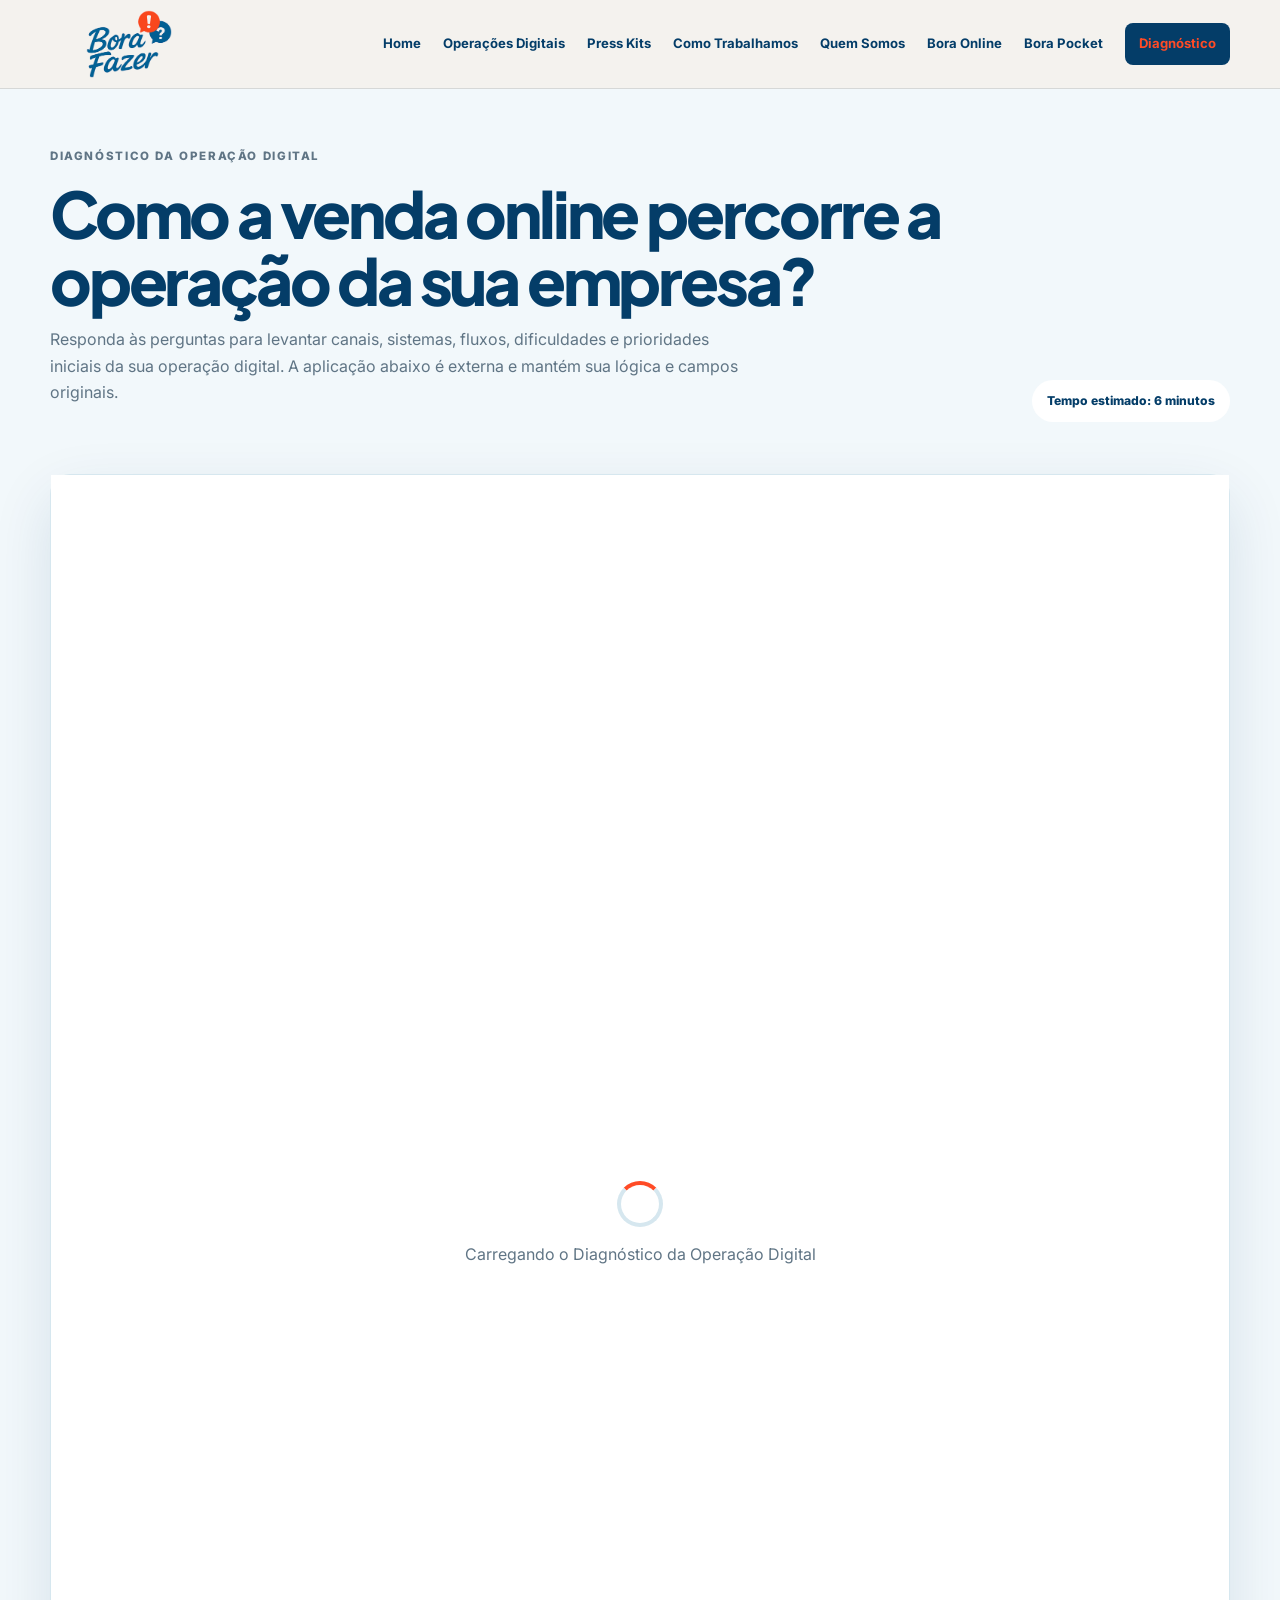
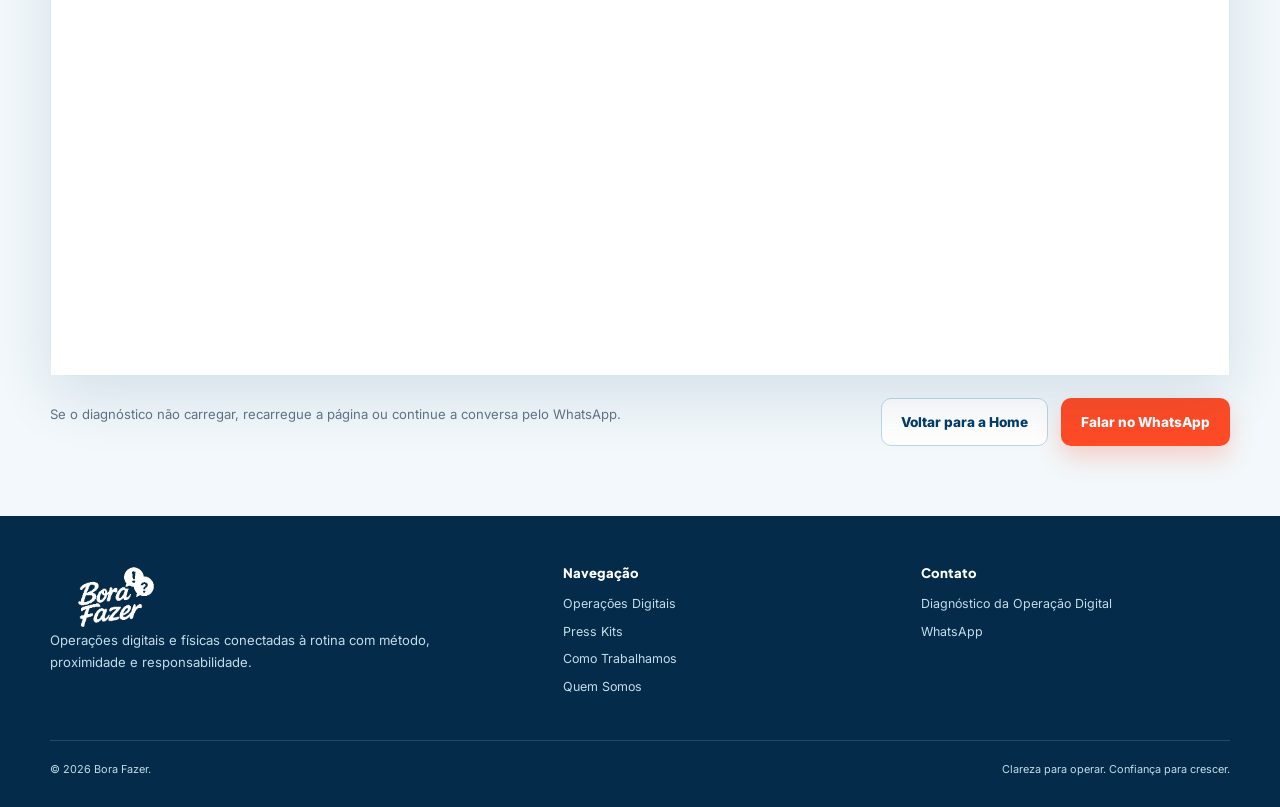
==== diagnostico/index.html @ 0d8c6471 "Cria landing page Bora Online" ====
<!doctype html><html lang="pt-BR"><head><meta charset="utf-8"><meta name="viewport" content="width=device-width,initial-scale=1"><title>Diagnóstico da Operação Digital | Bora Fazer</title><meta name="description" content="Entenda o cenário dos seus canais, sistemas, fluxos e prioridades operacionais em cerca de seis minutos."><link rel="canonical" href="https://www.agenciaborafazer.com.br/diagnostico/"><meta property="og:title" content="Diagnóstico da Operação Digital | Bora Fazer"><meta property="og:description" content="Identifique pontos de atenção em canais, sistemas, fluxos e rotinas da operação digital."><meta property="og:type" content="website"><meta name="twitter:card" content="summary_large_image"><meta name="twitter:title" content="Diagnóstico da Operação Digital | Bora Fazer"><meta name="twitter:description" content="Identifique pontos de atenção em canais, sistemas, fluxos e rotinas da operação digital."><link rel="icon" href="../assets/bora-fazer-logo.png"><link rel="preconnect" href="https://fonts.googleapis.com"><link rel="preconnect" href="https://fonts.gstatic.com" crossorigin><link href="https://fonts.googleapis.com/css2?family=Inter:wght@400;500;600;700&family=Plus+Jakarta+Sans:wght@700;800&display=swap" rel="stylesheet"><link rel="stylesheet" href="../css/style.css"><script>(function(w,d,s,l,i){w[l]=w[l]||[];w[l].push({'gtm.start':new Date().getTime(),event:'gtm.js'});var f=d.getElementsByTagName(s)[0],j=d.createElement(s),dl=l!='dataLayer'?'&l='+l:'';j.async=true;j.src='https://www.googletagmanager.com/gtm.js?id='+i+dl;f.parentNode.insertBefore(j,f)})(window,document,'script','dataLayer','GTM-T2DK6BD6');</script></head><body data-page-service="diagnostico"><noscript><iframe src="https://www.googletagmanager.com/ns.html?id=GTM-T2DK6BD6" height="0" width="0" style="display:none;visibility:hidden"></iframe></noscript><a class="skip-link" href="#conteudo">Ir para o conteúdo</a><header class="site-header"><div class="container header-inner"><a class="brand" href="../index.html" aria-label="Bora Fazer, início"><img src="../assets/bora-fazer-logo-nav.png" width="146" height="68" alt="Bora Fazer"></a><button class="menu-toggle" data-menu-toggle aria-expanded="false" aria-controls="main-nav" aria-label="Abrir menu"><span></span></button><nav class="nav" id="main-nav" data-nav aria-label="Navegação principal"><a href="../index.html">Home</a><a href="../operacoes-digitais.html">Operações Digitais</a><a href="../press-kits.html">Press Kits</a><a href="../como-trabalhamos.html">Como Trabalhamos</a><a href="../quem-somos.html">Quem Somos</a><a href="/bora-online" data-cta-id="nav_bora_online_diagnostico_index_html" data-section="navigation">Bora Online</a><a href="/bora-pocket" data-cta-id="nav_bora_pocket_diagnostico" data-section="navigation">Bora Pocket</a><a class="nav-cta" aria-current="page" href="./" data-cta-id="nav_diagnostico_diagnostico" data-section="navigation">Diagnóstico</a></nav></div></header><main id="conteudo"><section class="diagnostic-intro"><div class="container diagnostic-intro-grid"><div><p class="eyebrow">Diagnóstico da Operação Digital</p><h1>Como a venda online percorre a operação da sua empresa?</h1><p>Responda às perguntas para levantar canais, sistemas, fluxos, dificuldades e prioridades iniciais da sua operação digital. A aplicação abaixo é externa e mantém sua lógica e campos originais.</p></div><span class="time-chip">Tempo estimado: 6 minutos</span></div></section><section class="diagnostic-shell"><div class="container"><div class="iframe-wrap"><div class="iframe-loading" role="status">Carregando o Diagnóstico da Operação Digital</div><iframe class="diagnostic-frame" data-diagnostic-frame src="https://diagnostico-bora-operacao-digital.guibraganca11.chatgpt.site/" title="Diagnóstico da Operação Digital Bora Fazer" loading="eager" allow="clipboard-write" scrolling="yes"></iframe></div><div class="diagnostic-help"><p class="fallback">Se o diagnóstico não carregar, recarregue a página ou continue a conversa pelo WhatsApp.</p><div class="hero-actions"><a class="button button-secondary" href="../index.html" data-cta-id="diagnostic_home" data-section="diagnostico">Voltar para a Home</a><a class="button button-primary" href="https://wa.me/5521967171986" data-cta-id="whatsapp_diagnostico_fallback" data-location="diagnostic_fallback" data-section="diagnostico" target="_blank" rel="noopener">Falar no WhatsApp</a></div></div></div></section></main><footer class="site-footer"><div class="container"><div class="footer-grid"><div class="footer-brand"><img src="../assets/bora-fazer-logo-nav.png" width="132" height="66" alt="Bora Fazer"><p>Operações digitais e físicas conectadas à rotina com método, proximidade e responsabilidade.</p></div><div class="footer-group"><b>Navegação</b><a href="../operacoes-digitais.html">Operações Digitais</a><a href="../press-kits.html">Press Kits</a><a href="../como-trabalhamos.html">Como Trabalhamos</a><a href="../quem-somos.html">Quem Somos</a></div><div class="footer-group"><b>Contato</b><a href="./">Diagnóstico da Operação Digital</a><a href="https://wa.me/5521967171986" data-cta-id="whatsapp_diagnostico_footer" data-location="footer" data-section="footer" target="_blank" rel="noopener">WhatsApp</a></div></div><div class="footer-bottom"><span>© 2026 Bora Fazer.</span><span>Clareza para operar. Confiança para crescer.</span></div></div></footer><script src="../js/main.js"></script></body></html>
---- css/style.css ----
:root{--blue:#075f97;--deep:#043d68;--navy:#062f52;--orange:#ff4b26;--ink:#173247;--muted:#607585;--pale:#f2f8fb;--line:#d6e7ef;--white:#fff;--shadow:0 22px 60px rgba(4,61,104,.12);--radius:22px;--display:"Plus Jakarta Sans",Arial,sans-serif;--body:"Inter",Arial,sans-serif}*{box-sizing:border-box}html{scroll-behavior:smooth;scroll-padding-top:92px}body{margin:0;background:#fff;color:var(--ink);font:16px/1.65 var(--body);-webkit-font-smoothing:antialiased}body.menu-open,body.modal-open{overflow:hidden}img{display:block;max-width:100%;height:auto}a{color:inherit}button,input,textarea{font:inherit}button{cursor:pointer}.skip-link{position:fixed;z-index:1000;top:8px;left:8px;transform:translateY(-150%);padding:10px 16px;background:#fff;color:var(--deep);border-radius:8px}.skip-link:focus{transform:none}.container{width:min(1180px,calc(100% - 44px));margin:auto}.eyebrow{margin:0 0 14px;color:var(--orange);font-size:.72rem;font-weight:800;letter-spacing:.14em;text-transform:uppercase}.eyebrow.light{color:#9ddff5}.section{padding:104px 0}.section-soft{background:var(--pale)}.section-dark{background:var(--navy);color:#fff}.section-head{max-width:760px;margin-bottom:46px}.section-head h2,.split-copy h2,.cta-panel h2{margin:0 0 18px;font:800 clamp(2rem,4vw,3.25rem)/1.08 var(--display);letter-spacing:-.045em}.section-head p,.split-copy>p{margin:0;color:var(--muted);font-size:1.05rem}.section-dark .section-head p,.section-dark .split-copy>p{color:#c4deea}h1,h2,h3,p{margin-top:0}.button{display:inline-flex;align-items:center;justify-content:center;gap:10px;min-height:48px;padding:12px 19px;border:1px solid transparent;border-radius:10px;text-decoration:none;font-size:.85rem;font-weight:800;transition:.18s}.button:hover{transform:translateY(-2px)}.button-primary{background:var(--orange);color:#fff;box-shadow:0 12px 25px rgba(255,75,38,.22)}.button-secondary{border-color:#bcd8e5;background:#fff;color:var(--deep)}.button-dark{background:var(--deep);color:#fff}.button-ghost{border-color:rgba(255,255,255,.35);color:#fff}.button:focus-visible,.nav a:focus-visible,.menu-toggle:focus-visible,.faq summary:focus-visible,input:focus-visible,textarea:focus-visible,.modal-close:focus-visible{outline:3px solid #ffad98;outline-offset:3px}.site-header{position:sticky;z-index:100;top:0;border-bottom:1px solid rgba(7,95,151,.12);background:rgba(255,255,255,.96);backdrop-filter:blur(14px)}.header-inner{height:84px;display:flex;align-items:center;justify-content:space-between;gap:28px}.brand img{width:146px;height:68px;object-fit:contain}.nav{display:flex;align-items:center;gap:22px}.nav a{text-decoration:none;color:var(--deep);font-size:.82rem;font-weight:700}.nav a:hover,.nav a[aria-current=page]{color:var(--orange)}.nav .nav-cta{padding:10px 14px;border-radius:8px;background:var(--deep);color:#fff}.menu-toggle{display:none;width:44px;height:44px;border:1px solid var(--line);border-radius:10px;background:#fff;color:var(--deep);font-size:0}.menu-toggle span,.menu-toggle:before,.menu-toggle:after{content:"";display:block;width:20px;height:2px;margin:5px auto;background:currentColor;transition:.2s}.menu-toggle[aria-expanded=true] span{opacity:0}.menu-toggle[aria-expanded=true]:before{transform:translateY(7px) rotate(45deg)}.menu-toggle[aria-expanded=true]:after{transform:translateY(-7px) rotate(-45deg)}.hero{overflow:hidden;position:relative;padding:80px 0 72px;background:linear-gradient(118deg,#edf8fc 0%,#fff 56%,#fff4ef 100%)}.hero-grid{position:relative;display:grid;grid-template-columns:1.02fr .98fr;align-items:center;gap:62px}.hero h1,.page-hero h1{margin:0 0 24px;font:800 clamp(2.8rem,5.4vw,4.6rem)/1.02 var(--display);letter-spacing:-.06em;color:var(--deep)}.hero h1 span{color:var(--orange)}.hero-lead{max-width:620px;margin-bottom:30px;color:var(--muted);font-size:1.15rem}.hero-actions{display:flex;flex-wrap:wrap;gap:13px}.hero-proof{display:flex;flex-wrap:wrap;gap:20px;margin-top:31px;color:#49697c;font-size:.76rem;font-weight:700}.hero-proof span:before{content:"";display:inline-block;width:7px;height:7px;margin-right:7px;border-radius:50%;background:var(--orange)}.dashboard{position:relative;padding:20px;border:1px solid #cce1eb;border-radius:26px;background:#fff;box-shadow:var(--shadow)}.dashboard-top{display:flex;align-items:center;justify-content:space-between;padding:0 3px 15px;border-bottom:1px solid var(--line)}.dashboard-top b{font:800 .8rem var(--display);color:var(--deep)}.live{font-size:.7rem;color:#4c7262}.live:before{content:"";display:inline-block;width:7px;height:7px;margin-right:6px;border-radius:50%;background:#32a96a;box-shadow:0 0 0 4px #e1f4e9}.metric-grid{display:grid;grid-template-columns:repeat(2,1fr);gap:11px;margin:16px 0}.metric{padding:16px;border:1px solid var(--line);border-radius:13px;background:#fafdff}.metric small{display:block;color:var(--muted);font-size:.67rem}.metric strong{display:block;margin-top:5px;font:800 1.45rem var(--display);color:var(--deep)}.metric.alert{background:#fff2ed;border-color:#ffd2c6}.metric.alert strong{color:var(--orange)}.flow-line{display:flex;align-items:center;justify-content:space-between;gap:8px;padding:14px;border-radius:12px;background:var(--deep);color:#fff;font-size:.66rem;font-weight:700}.flow-line i{flex:1;height:1px;background:#70bddb}.demo-note{margin:13px 0 0;color:var(--muted);font-size:.65rem;text-align:center}.ecosystem-strip{border-block:1px solid var(--line);background:#fff}.ecosystem-inner{padding:26px 0}.ecosystem-inner p{margin:0 0 13px;color:var(--muted);font-size:.72rem;font-weight:700;text-align:center}.ecosystem-list{display:flex;flex-wrap:wrap;justify-content:center;gap:9px}.ecosystem-list span{padding:8px 13px;border:1px solid var(--line);border-radius:999px;color:var(--deep);font-size:.76rem;font-weight:800}.split{display:grid;grid-template-columns:1fr 1fr;align-items:start;gap:80px}.problem-list{display:grid;gap:12px}.problem-item{padding:20px;border-left:3px solid var(--orange);background:#fff;box-shadow:0 7px 24px rgba(4,61,104,.06)}.problem-item b{display:block;margin-bottom:4px;font-family:var(--display);color:var(--deep)}.problem-item span{color:var(--muted);font-size:.88rem}.front-grid,.case-grid,.trust-grid,.step-grid,.service-grid{display:grid;gap:18px}.front-grid{grid-template-columns:repeat(2,1fr)}.front-card{position:relative;overflow:hidden;min-height:390px;padding:34px;border:1px solid var(--line);border-radius:var(--radius);background:#fff}.front-card:first-child{background:var(--deep);color:#fff}.front-card .index{color:var(--orange);font-size:.72rem;font-weight:800}.front-card h3{margin:54px 0 15px;font:800 1.7rem/1.14 var(--display)}.front-card p{color:var(--muted)}.front-card:first-child p{color:#c5deea}.front-card ul{padding:18px 0 0;border-top:1px solid rgba(128,166,184,.35);list-style:none;font-size:.8rem}.front-card li{margin:7px 0}.front-card li:before{content:"+";margin-right:8px;color:var(--orange);font-weight:800}.front-card .button{position:absolute;bottom:32px;left:34px}.case-grid{grid-template-columns:repeat(3,1fr)}.case-card{padding:28px;border:1px solid var(--line);border-radius:18px;background:#fff}.case-card .case-id{color:var(--orange);font-size:.68rem;font-weight:800;text-transform:uppercase}.case-card h3{min-height:54px;margin:18px 0;font:800 1.18rem/1.25 var(--display);color:var(--deep)}.case-part{padding-top:13px;border-top:1px solid var(--line)}.case-part b{display:block;color:var(--deep);font-size:.72rem}.case-part p{margin:4px 0 13px;color:var(--muted);font-size:.79rem}.trust-grid{grid-template-columns:repeat(4,1fr)}.trust-card{padding:26px;border:1px solid rgba(255,255,255,.18);border-radius:17px;background:rgba(255,255,255,.055)}.trust-card span{display:block;margin-bottom:34px;color:#9bdcf3;font-size:.7rem;font-weight:800}.trust-card h3{font:800 1rem var(--display)}.trust-card p{margin:0;color:#c2dce7;font-size:.82rem}.step-grid{grid-template-columns:repeat(5,1fr)}.step-card{position:relative;padding:25px 19px;border-top:2px solid var(--line)}.step-card:before{content:"";position:absolute;top:-6px;left:19px;width:10px;height:10px;border-radius:50%;background:var(--orange)}.step-card span{color:var(--orange);font-size:.68rem;font-weight:800}.step-card h3{margin:19px 0 9px;font:800 1rem var(--display);color:var(--deep)}.step-card p{margin:0;color:var(--muted);font-size:.78rem}.about-panel{display:grid;grid-template-columns:.85fr 1.15fr;gap:60px;padding:54px;border:1px solid var(--line);border-radius:28px;background:linear-gradient(125deg,#fff,#f0f8fb)}.about-kicker{font:800 clamp(2rem,4vw,3.2rem)/1.05 var(--display);color:var(--deep);letter-spacing:-.05em}.about-copy p{color:var(--muted)}.cta-panel{display:flex;align-items:center;justify-content:space-between;gap:40px;padding:50px;border-radius:25px;background:linear-gradient(120deg,var(--deep),var(--blue));color:#fff}.cta-panel h2{max-width:650px}.cta-panel p{max-width:600px;margin:0;color:#c6e5f0}.cta-actions{display:flex;flex-direction:column;min-width:210px;gap:10px}.faq{display:grid;gap:10px;max-width:860px}.faq details{border:1px solid var(--line);border-radius:12px;background:#fff}.faq summary{padding:20px 22px;cursor:pointer;color:var(--deep);font-weight:800;list-style:none}.faq summary:after{content:"+";float:right;color:var(--orange);font-size:1.2rem}.faq details[open] summary:after{content:"−"}.faq details p{padding:0 22px 21px;margin:0;color:var(--muted)}.page-hero{padding:82px 0;background:linear-gradient(120deg,#edf8fc,#fff 62%,#fff2ed)}.page-hero-grid{display:grid;grid-template-columns:1.1fr .9fr;align-items:center;gap:54px}.page-hero h1{font-size:clamp(2.7rem,5vw,4.3rem)}.page-hero p{max-width:680px;color:var(--muted);font-size:1.08rem}.page-hero figure{margin:0}.page-hero figure img{aspect-ratio:4/3;object-fit:cover;border-radius:22px;box-shadow:var(--shadow)}.page-hero .hero-actions{margin-top:28px}.service-grid{grid-template-columns:repeat(3,1fr)}.service-card{padding:28px;border:1px solid var(--line);border-radius:17px;background:#fff}.service-card span{color:var(--orange);font-size:.68rem;font-weight:800}.service-card h3{margin:28px 0 12px;font:800 1.15rem var(--display);color:var(--deep)}.service-card p{margin:0;color:var(--muted);font-size:.84rem}.process-flow{display:flex;flex-wrap:wrap;align-items:center;gap:9px}.process-flow span{padding:12px 15px;border:1px solid var(--line);border-radius:9px;background:#fff;color:var(--deep);font-size:.75rem;font-weight:800}.process-flow i{color:var(--orange);font-style:normal}.quote-block{padding:34px;border-left:5px solid var(--orange);background:#fff;font:800 clamp(1.4rem,3vw,2.25rem)/1.25 var(--display);color:var(--deep)}.proof-pairs{display:grid;grid-template-columns:repeat(2,1fr);gap:18px}.proof-group{padding:28px;border:1px solid var(--line);border-radius:18px;background:#fff}.proof-group h3{font:800 1rem var(--display);color:var(--deep)}.proof-group ul{padding-left:18px;color:var(--muted)}.proof-group strong{color:var(--orange)}.contact-section{background:var(--navy);color:#fff}.contact-grid{display:grid;grid-template-columns:.8fr 1.2fr;gap:80px}.contact-copy p{color:#c4deea}.lead-form{display:grid;grid-template-columns:repeat(2,1fr);gap:14px}.field{display:grid;gap:6px}.field.full,.form-actions,.form-status{grid-column:1/-1}.field label{font-size:.75rem;font-weight:800}.field input,.field textarea{width:100%;padding:12px 13px;border:1px solid rgba(255,255,255,.35);border-radius:8px;background:rgba(255,255,255,.08);color:#fff}.field textarea{min-height:110px;resize:vertical}.field input::placeholder,.field textarea::placeholder{color:#aac8d5}.form-status{min-height:25px;margin:0;font-size:.78rem}.form-status[data-state=error]{color:#ffb6a5}.form-status[data-state=success]{color:#9ee2bb}.form-actions{display:flex;align-items:center;gap:14px}.form-note{color:#a8cbd9;font-size:.69rem}.honeypot{position:absolute;left:-9999px}.diagnostic-intro{padding:58px 0 30px;background:var(--pale)}.diagnostic-intro-grid{display:flex;align-items:end;justify-content:space-between;gap:30px}.diagnostic-intro h1{margin-bottom:12px;font:800 clamp(2.4rem,5vw,4rem)/1.05 var(--display);color:var(--deep);letter-spacing:-.05em}.diagnostic-intro p{max-width:700px;color:var(--muted)}.time-chip{flex:0 0 auto;padding:11px 15px;border-radius:999px;background:#fff;color:var(--deep);font-size:.76rem;font-weight:800}.diagnostic-shell{padding:22px 0 70px;background:var(--pale)}.iframe-wrap{position:relative;min-height:1500px;overflow:visible;border:1px solid var(--line);border-radius:20px;background:#fff;box-shadow:var(--shadow)}.diagnostic-frame{display:block;width:100%;height:1500px;border:0;border-radius:inherit;background:#fff}.diagnostic-frame:focus-visible{outline:3px solid #ffad98;outline-offset:3px}.iframe-loading{position:absolute;z-index:1;inset:0;display:grid;place-content:center;text-align:center;background:#fff;color:var(--muted)}.iframe-loading:before{content:"";width:38px;height:38px;margin:0 auto 14px;border:4px solid var(--line);border-top-color:var(--orange);border-radius:50%;animation:spin .8s linear infinite}.iframe-wrap.loaded .iframe-loading{display:none}.diagnostic-help{display:flex;align-items:center;justify-content:space-between;gap:18px;margin-top:22px}.fallback{font-size:.82rem;color:var(--muted)}@keyframes spin{to{transform:rotate(360deg)}}.site-footer{padding:48px 0 28px;background:#052b4a;color:#c2dce8}.footer-grid{display:grid;grid-template-columns:1.2fr .8fr .8fr;gap:50px}.footer-brand img{width:132px;height:66px;object-fit:contain;filter:brightness(0) invert(1)}.footer-brand p{max-width:380px;font-size:.82rem}.footer-group b{display:block;margin-bottom:13px;color:#fff;font:800 .82rem var(--display)}.footer-group a{display:block;margin:7px 0;text-decoration:none;font-size:.78rem}.footer-group a:hover{color:#fff}.footer-bottom{display:flex;justify-content:space-between;gap:20px;margin-top:36px;padding-top:20px;border-top:1px solid rgba(255,255,255,.14);font-size:.68rem}
@media(max-width:920px){.nav{gap:12px}.nav a{font-size:.72rem}.hero-grid,.page-hero-grid,.split,.about-panel,.contact-grid{grid-template-columns:1fr}.hero-grid{gap:45px}.dashboard{max-width:620px}.case-grid,.service-grid{grid-template-columns:repeat(2,1fr)}.trust-grid,.step-grid{grid-template-columns:repeat(2,1fr)}.footer-grid{grid-template-columns:1fr 1fr}.footer-brand{grid-column:1/-1}}
@media(max-width:720px){html{scroll-padding-top:72px}.container{width:min(100% - 30px,1180px)}.header-inner{height:72px}.brand img{width:124px;height:58px}.menu-toggle{display:block}.nav{position:fixed;inset:72px 0 auto;display:none;padding:18px;background:#fff;border-bottom:1px solid var(--line);box-shadow:0 18px 35px rgba(4,61,104,.15)}.nav.open{display:grid}.nav a{padding:10px;font-size:.86rem}.hero{padding:54px 0}.hero h1,.page-hero h1{font-size:clamp(2.35rem,12vw,3.25rem)}.hero-actions,.form-actions,.diagnostic-help,.diagnostic-intro-grid{align-items:stretch;flex-direction:column}.hero-actions .button,.form-actions .button{width:100%}.section{padding:74px 0}.front-grid,.case-grid,.service-grid,.proof-pairs,.trust-grid,.step-grid{grid-template-columns:1fr}.front-card{min-height:365px}.about-panel,.cta-panel{padding:30px}.cta-panel{align-items:stretch;flex-direction:column}.cta-actions{min-width:0}.page-hero{padding:56px 0}.page-hero-grid{gap:32px}.page-hero figure img{aspect-ratio:16/11}.lead-form{grid-template-columns:1fr}.field,.field.full,.form-actions,.form-status{grid-column:1}.diagnostic-frame{height:1600px}.iframe-wrap{min-height:1600px}.footer-grid{grid-template-columns:1fr;gap:30px}.footer-brand{grid-column:auto}.footer-bottom{flex-direction:column}.process-flow i{display:none}}
@media(prefers-reduced-motion:reduce){html{scroll-behavior:auto}*,*:before,*:after{animation-duration:.01ms!important;animation-iteration-count:1!important;transition-duration:.01ms!important}}
/* Refinamento editorial premium */
:root{--navy:#03192b;--deep:#043d68;--warm:#f4f2ee;--technical:#eaf4f8;--line-warm:#d9d5cf}
body{background:var(--warm)}
.site-header{background:rgba(244,242,238,.94);border-color:rgba(3,25,43,.12);transition:background .28s ease,border-color .28s ease,box-shadow .28s ease}
.header-inner{height:88px}.brand img{width:158px;height:74px}
.site-header.is-scrolled{background:rgba(244,242,238,.97);box-shadow:0 10px 35px rgba(3,25,43,.08)}
.home-page .site-header{position:fixed;inset:0 0 auto;background:linear-gradient(180deg,rgba(3,25,43,.94),rgba(3,25,43,.45) 72%,transparent);border-color:rgba(255,255,255,.12)}
.home-page .site-header .nav a{color:#edf7fb}.home-page .site-header .nav a:hover{color:#ff8a6e}.home-page .site-header .nav .nav-cta{background:var(--orange);color:#fff}
.home-page .site-header.is-scrolled{background:rgba(244,242,238,.97);border-color:rgba(3,25,43,.12)}.home-page .site-header.is-scrolled .nav a{color:var(--deep)}.home-page .site-header.is-scrolled .nav .nav-cta{color:#fff}
.hero{min-height:720px;padding:154px 0 92px;color:#fff;background-color:var(--navy);background-image:linear-gradient(rgba(70,153,190,.075) 1px,transparent 1px),linear-gradient(90deg,rgba(70,153,190,.075) 1px,transparent 1px),radial-gradient(circle at 82% 20%,rgba(7,95,151,.44),transparent 34%),radial-gradient(circle at 8% 90%,rgba(255,75,38,.12),transparent 28%);background-size:48px 48px,48px 48px,auto,auto}
.hero:before{content:"";position:absolute;right:4%;top:15%;width:38%;height:70%;border:1px solid rgba(121,204,235,.17);border-radius:48% 52% 42% 58%;transform:rotate(-8deg);box-shadow:0 0 0 36px rgba(73,174,211,.035),0 0 0 72px rgba(73,174,211,.02)}
.hero h1{color:#fff;text-shadow:0 8px 35px rgba(0,0,0,.18)}.hero h1 span{color:#ff6847}.hero-lead{color:#c1dae5;font-size:1.22rem}.hero-proof{color:#9fc4d3}.hero-proof span:before{box-shadow:0 0 0 4px rgba(255,75,38,.14)}
.dashboard{overflow:hidden;padding:22px;border-color:rgba(138,210,237,.28);background:linear-gradient(145deg,rgba(10,55,87,.96),rgba(3,25,43,.98));box-shadow:0 35px 90px rgba(0,0,0,.36),inset 0 1px rgba(255,255,255,.07);color:#fff}
.dashboard:before{content:"";position:absolute;inset:0;background:linear-gradient(120deg,transparent 35%,rgba(92,192,230,.055),transparent 66%);pointer-events:none}
.dashboard-top{position:relative;border-color:rgba(255,255,255,.12)}.dashboard-top div{display:grid}.dashboard-top small,.dashboard small{color:#83bfd7;font-size:.6rem;letter-spacing:.08em;text-transform:uppercase}.dashboard-top b{color:#fff;font-size:1rem}.dashboard .live{color:#9edfb8}
.dashboard-summary{display:grid;grid-template-columns:repeat(3,1fr);gap:9px;margin:16px 0}.dashboard-summary>div{padding:13px;border:1px solid rgba(255,255,255,.12);border-radius:10px;background:rgba(255,255,255,.045)}.dashboard-summary strong,.dashboard-summary em{display:block}.dashboard-summary strong{margin:5px 0 3px;font:800 .9rem var(--display)}.dashboard-summary em{color:#91b7c6;font-size:.57rem;font-style:normal}.dashboard-summary .dashboard-alert{border-color:rgba(255,107,75,.3);background:rgba(255,75,38,.09)}.dashboard-summary .dashboard-alert strong{color:#ff8d73}
.dashboard-chart{display:grid;grid-template-columns:.8fr 1.2fr;align-items:end;gap:18px;padding:14px;border:1px solid rgba(255,255,255,.11);border-radius:12px}.chart-copy{display:grid}.chart-copy b{font-size:.76rem}.chart-bars{height:62px;display:flex;align-items:end;gap:7px}.chart-bars i{flex:1;height:35%;border-radius:3px 3px 0 0;background:#238ab5}.chart-bars i:nth-child(2){height:58%}.chart-bars i:nth-child(3){height:42%}.chart-bars i:nth-child(4){height:78%;background:#ff6544}.chart-bars i:nth-child(5){height:63%}.chart-bars i:nth-child(6){height:89%}.chart-bars i:nth-child(7){height:71%}
.dashboard-lower{display:grid;grid-template-columns:.78fr 1.22fr;gap:10px;margin:10px 0}.channel-status,.occurrence-line{padding:13px;border:1px solid rgba(255,255,255,.1);border-radius:11px}.channel-status span{display:block;margin-top:7px;color:#cae0e9;font-size:.62rem}.channel-status i,.occurrence-line i{display:inline-block;width:6px;height:6px;margin-right:6px;border-radius:50%;background:#48c17f}.occurrence-line p{display:grid;grid-template-columns:auto .7fr 1fr;align-items:center;margin:7px 0 0;font-size:.6rem}.occurrence-line p:first-of-type i{background:#ff795b}.occurrence-line span{color:#8cb4c4}.dashboard .flow-line{background:rgba(255,255,255,.06);border:1px solid rgba(255,255,255,.1)}.dashboard .demo-note{color:#88afbf}
.ecosystem-strip{background:var(--navy);border-color:rgba(255,255,255,.08)}.ecosystem-inner{display:grid;grid-template-columns:240px 1fr;align-items:center;gap:30px;padding:30px 0}.ecosystem-inner p{margin:0;color:#8fb4c4;text-align:left}.ecosystem-list{justify-content:flex-start}.ecosystem-list span{position:relative;overflow:hidden;border-color:rgba(255,255,255,.16);background:rgba(255,255,255,.035);color:#eaf5f9;letter-spacing:.02em}.ecosystem-list span:after{content:"";position:absolute;inset:auto 12px 0;height:1px;background:var(--blue)}
.section{background:var(--warm)}.section-soft{background:var(--technical)}.section-dark{background:var(--navy)}.problem-list{counter-reset:problem}.problem-item{counter-increment:problem;position:relative;padding:23px 22px 23px 68px;border:0;border-bottom:1px solid var(--line-warm);background:transparent;box-shadow:none}.problem-item:before{content:"0" counter(problem);position:absolute;left:5px;top:20px;color:var(--orange);font:800 .72rem var(--display);letter-spacing:.08em}.problem-item b{font-size:1.02rem}
.front-grid{gap:0;border:1px solid var(--line-warm);border-radius:28px;overflow:hidden;box-shadow:0 24px 65px rgba(3,25,43,.08)}.front-card{border:0;border-radius:0;min-height:430px;padding:42px}.front-card:first-child{background:linear-gradient(145deg,var(--deep),var(--navy))}.front-card:nth-child(2){background:#e9e5de}.front-card:nth-child(2):before{content:"";position:absolute;right:-80px;top:-80px;width:240px;height:240px;border:1px solid rgba(7,95,151,.18);border-radius:50%;box-shadow:0 0 0 35px rgba(7,95,151,.04)}.front-card h3{font-size:2rem}.front-card .button{left:42px}
.cases-section{background:#ded9d1}.cases-section .section-head{display:grid;grid-template-columns:1fr .55fr;max-width:none;gap:55px;align-items:end}.cases-section .section-head p:last-child{padding-left:25px;border-left:1px solid #bab5ad}.case-layout{grid-template-columns:1.2fr .8fr;grid-template-rows:1fr 1fr;gap:14px}.case-card{position:relative;border-color:#cbc5bc;border-radius:3px;background:#eeeae4}.case-featured{grid-row:1/3;padding:38px;background:var(--navy);color:#fff}.case-top{display:flex;justify-content:space-between;gap:14px;padding-bottom:15px;border-bottom:1px solid rgba(127,157,169,.35)}.case-status{color:#708998;font-size:.63rem;font-weight:700;text-transform:uppercase}.case-featured .case-status{color:#8ec7dc}.case-card h3{min-height:0;margin:28px 0;font-size:1.35rem}.case-featured h3{color:#fff;font-size:2rem}.case-featured .case-part{border-color:rgba(255,255,255,.15)}.case-featured .case-part b{color:#9fd8eb}.case-featured .case-part p{color:#c3dae3}.case-route{display:flex;align-items:center;gap:9px;margin:28px 0}.case-route span{padding:7px 9px;border:1px solid rgba(255,255,255,.17);border-radius:4px;color:#d5e7ed;font-size:.63rem}.case-route i{color:var(--orange);font-style:normal}.case-cta{display:flex;justify-content:space-between;align-items:center;margin-top:24px;padding:20px 0;border-block:1px solid #bcb5ab;text-decoration:none;color:var(--deep);font-weight:800}.case-cta span{color:var(--orange);font-size:1.4rem}
.trust-grid{gap:0;border-block:1px solid rgba(255,255,255,.16)}.trust-card{border:0;border-right:1px solid rgba(255,255,255,.16);border-radius:0;background:transparent}.trust-card:last-child{border:0}.trust-card span{margin-bottom:50px}.method-section{background:#f0ede7}.step-grid{gap:0}.step-card{padding:30px 22px;border-top-color:#c6c0b7}.step-card:nth-child(even){background:#e7e2da}.step-card:before{background:var(--blue)}.step-card span{color:var(--blue)}
.authority-section{background:#e4eff3}.authority-intro{display:grid;grid-template-columns:1.05fr .95fr;align-items:end;gap:80px;padding-bottom:48px;border-bottom:1px solid #b9d0da}.authority-intro h2{margin:0;font:800 clamp(2.2rem,4.6vw,3.9rem)/1.04 var(--display);letter-spacing:-.055em;color:var(--deep)}.authority-intro>p{margin:0;color:var(--muted)}.authority-grid{display:grid;grid-template-columns:repeat(4,1fr);margin-top:38px;border-block:1px solid #b9d0da}.authority-number{padding:28px 24px;border-right:1px solid #b9d0da}.authority-number:last-child{border:0}.authority-number strong{display:block;margin-bottom:10px;font:800 clamp(1.7rem,3vw,2.6rem)/1 var(--display);color:var(--deep);letter-spacing:-.05em}.authority-number span{display:block;color:var(--muted);font-size:.75rem}.bora-proof{display:grid;grid-template-columns:1fr 1fr auto;align-items:center;gap:22px;margin-top:28px;padding:25px;background:var(--navy);color:#fff}.bora-proof div{display:grid}.bora-proof span{color:#89b8ca;font-size:.6rem;text-transform:uppercase;letter-spacing:.1em}.bora-proof strong{font:800 1rem var(--display)}.bora-proof .button{white-space:nowrap}
.cta-panel{border-radius:4px;background:var(--navy);box-shadow:20px 20px 0 #cbdde4}.faq details{border-radius:2px;background:#eeeae4}.contact-section{background-color:var(--navy);background-image:linear-gradient(rgba(73,174,211,.06) 1px,transparent 1px),linear-gradient(90deg,rgba(73,174,211,.06) 1px,transparent 1px);background-size:42px 42px}
.page-hero{background:linear-gradient(120deg,#e6f1f5,#f4f2ee 62%,#eee7df)}.service-card{border-radius:5px;background:#eeeae4}.proof-group{border-radius:4px;background:#eeeae4}.quote-block{background:#eeeae4}.section-dark .quote-block{background:#f4f2ee}
@media(max-width:1024px){.home-page .site-header{background:rgba(3,25,43,.96)}.dashboard-summary{grid-template-columns:repeat(3,1fr)}.cases-section .section-head{grid-template-columns:1fr}.cases-section .section-head p:last-child{padding:0;border:0}.authority-grid{grid-template-columns:repeat(2,1fr)}.authority-number:nth-child(2){border-right:0}.authority-number:nth-child(-n+2){border-bottom:1px solid #b9d0da}.bora-proof{grid-template-columns:1fr 1fr}.bora-proof .button{grid-column:1/-1}}
@media(max-width:720px){.header-inner{height:74px}.brand img{width:138px;height:64px}.home-page .site-header .menu-toggle{border-color:rgba(255,255,255,.24);background:rgba(255,255,255,.08);color:#fff}.home-page .site-header.is-scrolled .menu-toggle{border-color:var(--line);background:#fff;color:var(--deep)}.home-page .nav{background:var(--navy)}.home-page .site-header.is-scrolled .nav{background:var(--warm)}.hero{min-height:0;padding:125px 0 64px;background-size:32px 32px,32px 32px,auto,auto}.hero-grid{gap:38px}.dashboard{padding:15px;border-radius:16px}.dashboard-summary{grid-template-columns:1fr 1fr}.dashboard-summary>div:last-child{grid-column:1/-1}.dashboard-chart{grid-template-columns:1fr}.dashboard-lower{grid-template-columns:1fr}.dashboard .flow-line{overflow:auto;justify-content:flex-start}.dashboard .flow-line i{min-width:28px}.ecosystem-inner{grid-template-columns:1fr;gap:15px}.ecosystem-inner p{text-align:left}.ecosystem-list{justify-content:flex-start}.front-card{padding:30px;min-height:390px}.front-card .button{left:30px}.case-layout{grid-template-columns:1fr;grid-template-rows:auto}.case-featured{grid-row:auto;padding:28px}.case-route{overflow:auto}.case-card h3,.case-featured h3{font-size:1.45rem}.trust-grid{border:0}.trust-card{border-right:0;border-bottom:1px solid rgba(255,255,255,.16)}.authority-intro{grid-template-columns:1fr;gap:24px}.authority-grid{grid-template-columns:1fr}.authority-number,.authority-number:nth-child(2){border-right:0;border-bottom:1px solid #b9d0da}.authority-number:last-child{border:0}.bora-proof{grid-template-columns:1fr}.bora-proof .button{grid-column:auto}.cta-panel{box-shadow:10px 10px 0 #cbdde4}}
@media(prefers-reduced-motion:no-preference){.dashboard{animation:dashboard-in .7s ease both}.chart-bars i{animation:bar-rise .8s cubic-bezier(.2,.7,.2,1) both;transform-origin:bottom}.chart-bars i:nth-child(2){animation-delay:.06s}.chart-bars i:nth-child(3){animation-delay:.12s}.chart-bars i:nth-child(4){animation-delay:.18s}.chart-bars i:nth-child(5){animation-delay:.24s}.chart-bars i:nth-child(6){animation-delay:.3s}.chart-bars i:nth-child(7){animation-delay:.36s}@keyframes dashboard-in{from{opacity:0;transform:translateY(18px)}to{opacity:1;transform:none}}@keyframes bar-rise{from{transform:scaleY(.05)}to{transform:scaleY(1)}}}
.authority-detail{background:#dfe9ed}.proof-hierarchy{display:grid;grid-template-columns:1.35fr .65fr;gap:18px}.experience-proof,.bora-results{border:1px solid #b8ccd5;background:#eaf2f5}.experience-proof{padding:34px}.experience-proof .authority-grid{margin-top:24px}.proof-label{color:var(--blue);font-size:.66rem;font-weight:800;letter-spacing:.12em;text-transform:uppercase}.experience-scope{margin:26px 0 0;padding-top:22px;border-top:1px solid #bfd0d7;color:var(--muted);font-size:.84rem}.bora-results{display:flex;flex-direction:column;padding:34px;background:var(--navy);color:#fff}.bora-results .proof-label{color:#86c7df}.bora-results>div:not(.proof-label){display:grid;padding:27px 0;border-bottom:1px solid rgba(255,255,255,.14)}.bora-results strong{font:800 2.4rem/1 var(--display);color:#fff}.bora-results span{margin-top:7px;color:#9fc3d1;font-size:.75rem}.bora-results p{margin:auto 0 0;padding-top:26px;color:#a9c7d3;font-size:.78rem}
@media(max-width:920px){.proof-hierarchy{grid-template-columns:1fr}.bora-results{min-height:390px}}
@media(max-width:720px){.experience-proof,.bora-results{padding:25px}.experience-proof .authority-grid{grid-template-columns:1fr}}
.case-card{min-width:0}.case-route{min-width:0;max-width:100%}
@media(max-width:720px){.case-top{flex-wrap:wrap}.case-route{overflow-x:auto}.case-route span{flex:0 0 auto}}
@media(max-width:720px){.bora-proof .button{width:100%;white-space:normal;text-align:center}.bora-proof{min-width:0}.bora-proof>*{min-width:0}}

/* Refinamento de posicionamento — Método Bora */
.hero-complement{max-width:580px;margin:24px 0 0;padding-left:18px;border-left:2px solid var(--orange);color:#9fc4d3;font-size:.86rem}
.problem-split{grid-template-columns:1.12fr .88fr}.problem-split .split-copy>p{margin-bottom:16px}
.insight-section{padding-top:0}.insight-panel{padding:48px;border:1px solid #c8dbe3;background:linear-gradient(120deg,#e7f2f6,#f4f2ee);box-shadow:16px 16px 0 rgba(4,61,104,.08)}.insight-panel h2{max-width:820px;margin:0 0 16px;font:800 clamp(2rem,4vw,3.3rem)/1.06 var(--display);letter-spacing:-.045em;color:var(--deep)}.insight-panel>p:last-child{max-width:760px;margin:0;color:var(--muted)}
.front-card h4{max-width:470px;margin:26px 0 14px;font:800 1.12rem/1.35 var(--display)}.front-card h4+p{padding-bottom:76px}.front-card:first-child h4{color:#fff}.front-card:nth-child(2) h4{color:var(--deep)}
.step-grid-four{grid-template-columns:repeat(4,1fr)}.method-intro>p{max-width:780px;margin-bottom:12px}.method-closing{margin:34px 0 0;font:800 clamp(1.35rem,2.4vw,2rem)/1.2 var(--display);color:var(--deep)}
.authority-copy p{margin:0 0 14px;color:var(--muted)}.authority-copy p:last-child{margin-bottom:0}
.hero-copy{max-width:720px}.hero-copy p{margin-bottom:14px}.hero-copy p:last-child{margin-bottom:0}
.method-page-intro{max-width:1180px}.method-page-intro>h1{max-width:950px}.method-page-intro>.hero-copy{max-width:860px}.method-bridge{display:grid;grid-template-columns:auto 1fr auto;align-items:center;gap:18px;margin-top:48px;padding:24px;border:1px solid #bfd5df;background:rgba(255,255,255,.6)}.method-bridge .process-flow{justify-content:center}.method-side{font:800 .72rem var(--display);color:var(--deep);text-transform:uppercase;letter-spacing:.08em}
.institutional-story{max-width:1080px}.story-lead{max-width:760px;margin:30px 0;font:700 clamp(1.25rem,2.4vw,1.75rem)/1.4 var(--display);color:var(--deep)}.story-lead p{margin-bottom:8px;color:inherit}.story-columns{display:grid;grid-template-columns:1fr 1fr;gap:50px;margin:38px 0}.story-columns p,.institutional-method p{font-size:1rem}.institutional-method{max-width:860px;padding:34px;border-left:4px solid var(--orange);background:rgba(255,255,255,.58)}.institutional-method>strong{display:block;margin:22px 0;font:800 clamp(1.5rem,3vw,2.25rem)/1.15 var(--display);color:var(--deep)}
@media(max-width:920px){.problem-split,.story-columns{grid-template-columns:1fr}.method-bridge{grid-template-columns:1fr}.method-side{text-align:center}.step-grid-four{grid-template-columns:repeat(2,1fr)}}
@media(max-width:720px){.hero-complement{font-size:.8rem}.insight-panel{padding:30px;box-shadow:9px 9px 0 rgba(4,61,104,.08)}.front-card h4+p{padding-bottom:90px}.step-grid-four{grid-template-columns:1fr}.method-bridge{padding:18px}.method-bridge .process-flow{display:grid;grid-template-columns:1fr}.method-bridge .process-flow i{display:block;text-align:center;transform:rotate(90deg)}.institutional-method{padding:24px}.story-columns{gap:0}.page-hero p{font-size:1rem}}

/* Produtos Bora */
.home-solutions{background:#e4edf0}.home-solution-grid{display:grid;grid-template-columns:repeat(2,1fr);gap:18px}.home-solution-card{display:flex;flex-direction:column;min-height:330px;padding:34px;border:1px solid #b9cfd8;background:#edf3f4;text-decoration:none;transition:.2s}.home-solution-card:nth-child(2){background:var(--navy);color:#fff}.home-solution-card:hover{transform:translateY(-4px);box-shadow:var(--shadow)}.home-solution-card>span{color:var(--orange);font-size:.66rem;font-weight:800;letter-spacing:.1em}.home-solution-card h3{margin:62px 0 14px;font:800 1.75rem var(--display);color:var(--deep)}.home-solution-card:nth-child(2) h3{color:#fff}.home-solution-card p{max-width:480px;color:var(--muted)}.home-solution-card:nth-child(2) p{color:#aecbd6}.home-solution-card b{margin-top:auto;color:var(--orange);font-size:.8rem}
@media(max-width:860px){.menu-toggle{display:block}.nav{position:fixed;inset:88px 0 auto;display:none;padding:18px;background:var(--warm);border-bottom:1px solid var(--line);box-shadow:0 18px 35px rgba(4,61,104,.15)}.nav.open{display:grid}.nav a{padding:9px;font-size:.82rem}.home-page .nav{background:var(--navy)}.home-page .site-header.is-scrolled .nav{background:var(--warm)}}
@media(max-width:720px){.home-solution-grid{grid-template-columns:1fr}.home-solution-card{min-height:280px}}
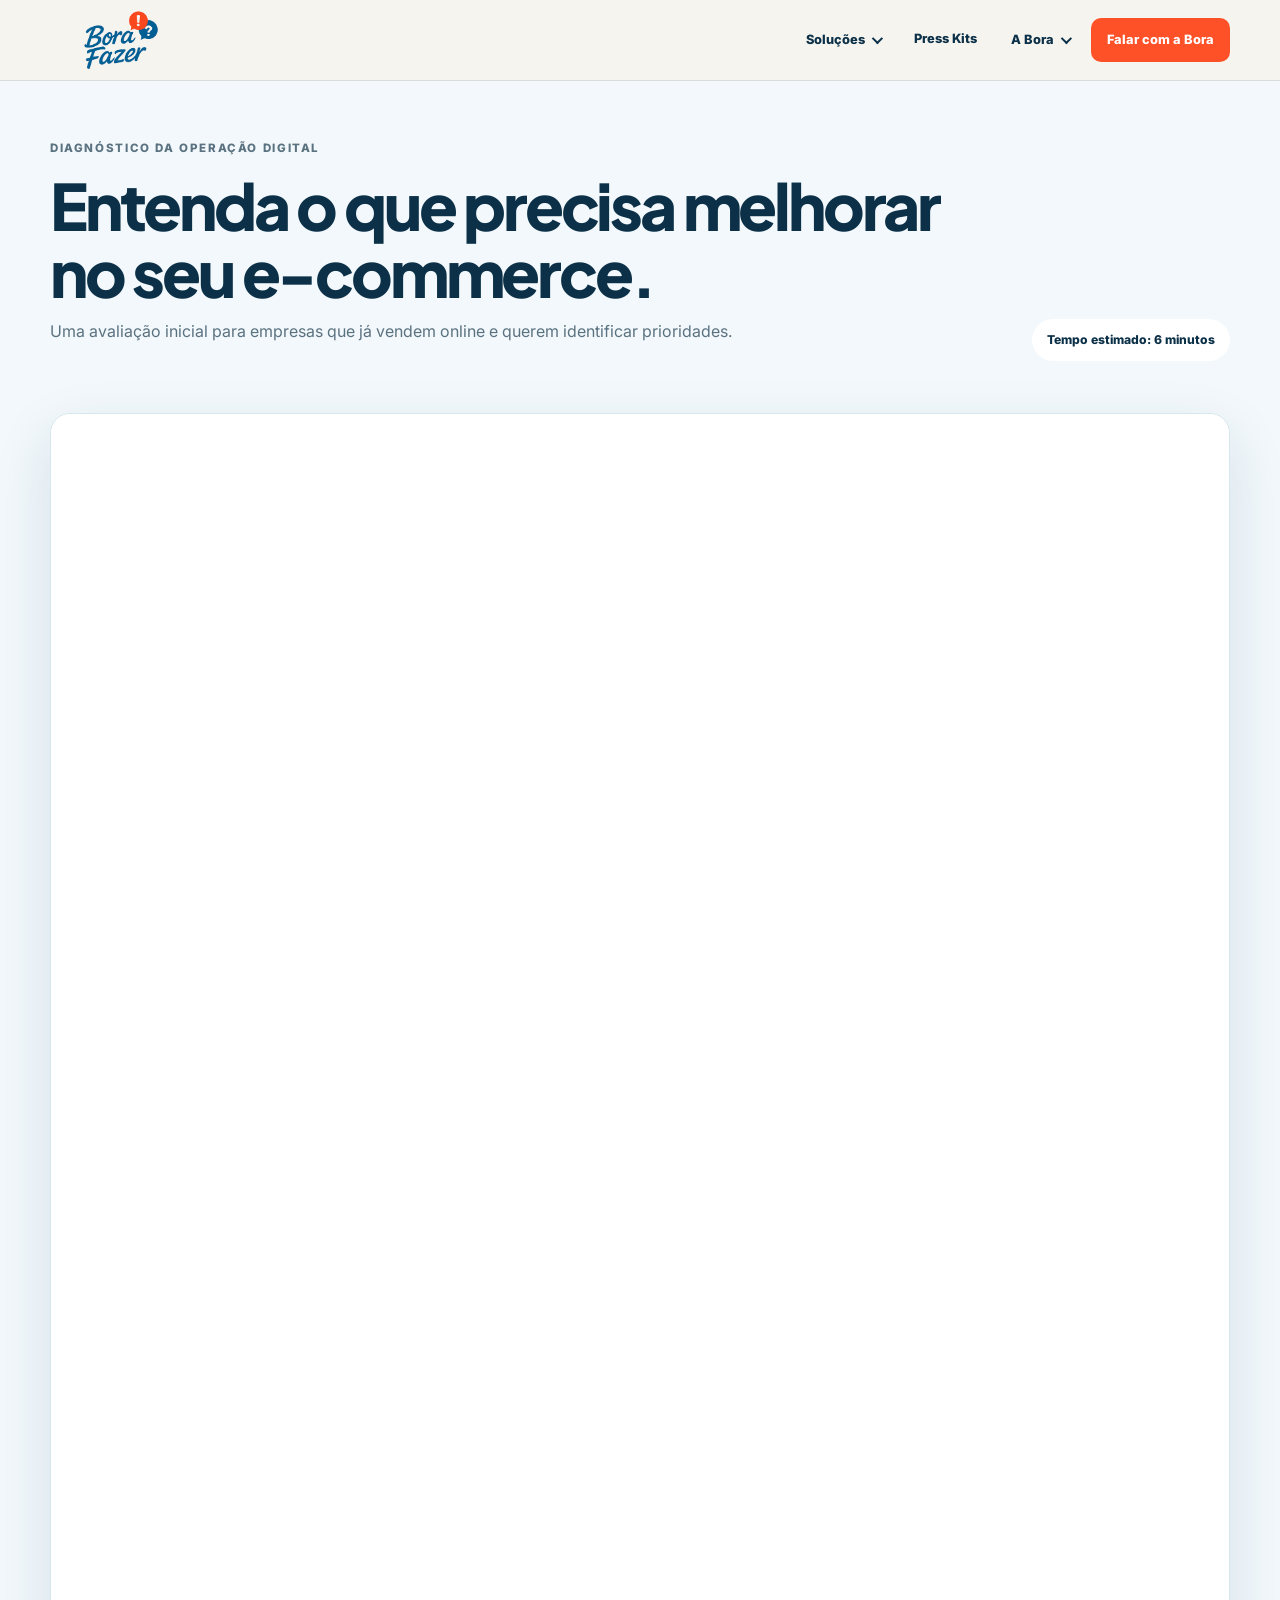
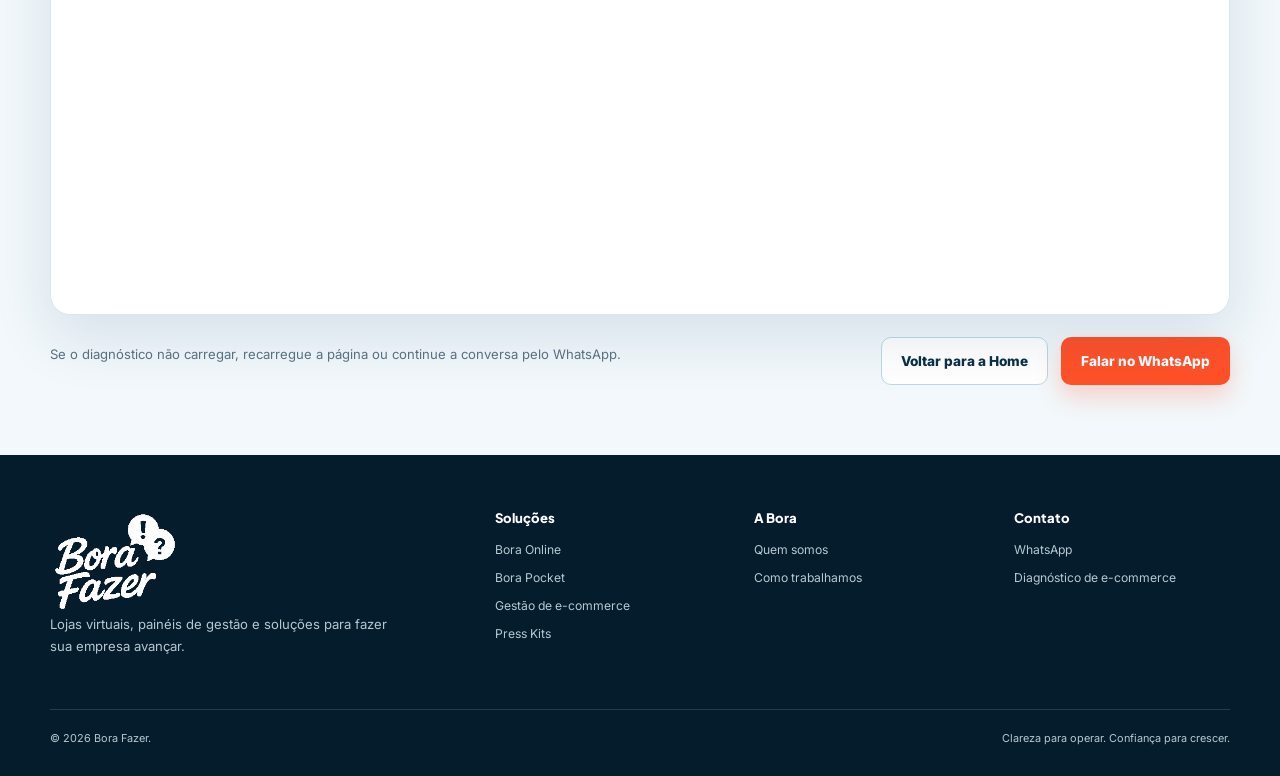
==== commit 79303133: "Reposiciona site e arquitetura comercial" ====
--- a/diagnostico/index.html
+++ b/diagnostico/index.html
@@ -1 +1 @@
-<!doctype html><html lang="pt-BR"><head><meta charset="utf-8"><meta name="viewport" content="width=device-width,initial-scale=1"><title>Diagnóstico da Operação Digital | Bora Fazer</title><meta name="description" content="Entenda o cenário dos seus canais, sistemas, fluxos e prioridades operacionais em cerca de seis minutos."><link rel="canonical" href="https://www.agenciaborafazer.com.br/diagnostico/"><meta property="og:title" content="Diagnóstico da Operação Digital | Bora Fazer"><meta property="og:description" content="Identifique pontos de atenção em canais, sistemas, fluxos e rotinas da operação digital."><meta property="og:type" content="website"><meta name="twitter:card" content="summary_large_image"><meta name="twitter:title" content="Diagnóstico da Operação Digital | Bora Fazer"><meta name="twitter:description" content="Identifique pontos de atenção em canais, sistemas, fluxos e rotinas da operação digital."><link rel="icon" href="../assets/bora-fazer-logo.png"><link rel="preconnect" href="https://fonts.googleapis.com"><link rel="preconnect" href="https://fonts.gstatic.com" crossorigin><link href="https://fonts.googleapis.com/css2?family=Inter:wght@400;500;600;700&family=Plus+Jakarta+Sans:wght@700;800&display=swap" rel="stylesheet"><link rel="stylesheet" href="../css/style.css"><script>(function(w,d,s,l,i){w[l]=w[l]||[];w[l].push({'gtm.start':new Date().getTime(),event:'gtm.js'});var f=d.getElementsByTagName(s)[0],j=d.createElement(s),dl=l!='dataLayer'?'&l='+l:'';j.async=true;j.src='https://www.googletagmanager.com/gtm.js?id='+i+dl;f.parentNode.insertBefore(j,f)})(window,document,'script','dataLayer','GTM-T2DK6BD6');</script></head><body data-page-service="diagnostico"><noscript><iframe src="https://www.googletagmanager.com/ns.html?id=GTM-T2DK6BD6" height="0" width="0" style="display:none;visibility:hidden"></iframe></noscript><a class="skip-link" href="#conteudo">Ir para o conteúdo</a><header class="site-header"><div class="container header-inner"><a class="brand" href="../index.html" aria-label="Bora Fazer, início"><img src="../assets/bora-fazer-logo-nav.png" width="146" height="68" alt="Bora Fazer"></a><button class="menu-toggle" data-menu-toggle aria-expanded="false" aria-controls="main-nav" aria-label="Abrir menu"><span></span></button><nav class="nav" id="main-nav" data-nav aria-label="Navegação principal"><a href="../index.html">Home</a><a href="../operacoes-digitais.html">Operações Digitais</a><a href="../press-kits.html">Press Kits</a><a href="../como-trabalhamos.html">Como Trabalhamos</a><a href="../quem-somos.html">Quem Somos</a><a href="/bora-online" data-cta-id="nav_bora_online_diagnostico_index_html" data-section="navigation">Bora Online</a><a href="/bora-pocket" data-cta-id="nav_bora_pocket_diagnostico" data-section="navigation">Bora Pocket</a><a class="nav-cta" aria-current="page" href="./" data-cta-id="nav_diagnostico_diagnostico" data-section="navigation">Diagnóstico</a></nav></div></header><main id="conteudo"><section class="diagnostic-intro"><div class="container diagnostic-intro-grid"><div><p class="eyebrow">Diagnóstico da Operação Digital</p><h1>Como a venda online percorre a operação da sua empresa?</h1><p>Responda às perguntas para levantar canais, sistemas, fluxos, dificuldades e prioridades iniciais da sua operação digital. A aplicação abaixo é externa e mantém sua lógica e campos originais.</p></div><span class="time-chip">Tempo estimado: 6 minutos</span></div></section><section class="diagnostic-shell"><div class="container"><div class="iframe-wrap"><div class="iframe-loading" role="status">Carregando o Diagnóstico da Operação Digital</div><iframe class="diagnostic-frame" data-diagnostic-frame src="https://diagnostico-bora-operacao-digital.guibraganca11.chatgpt.site/" title="Diagnóstico da Operação Digital Bora Fazer" loading="eager" allow="clipboard-write" scrolling="yes"></iframe></div><div class="diagnostic-help"><p class="fallback">Se o diagnóstico não carregar, recarregue a página ou continue a conversa pelo WhatsApp.</p><div class="hero-actions"><a class="button button-secondary" href="../index.html" data-cta-id="diagnostic_home" data-section="diagnostico">Voltar para a Home</a><a class="button button-primary" href="https://wa.me/5521967171986" data-cta-id="whatsapp_diagnostico_fallback" data-location="diagnostic_fallback" data-section="diagnostico" target="_blank" rel="noopener">Falar no WhatsApp</a></div></div></div></section></main><footer class="site-footer"><div class="container"><div class="footer-grid"><div class="footer-brand"><img src="../assets/bora-fazer-logo-nav.png" width="132" height="66" alt="Bora Fazer"><p>Operações digitais e físicas conectadas à rotina com método, proximidade e responsabilidade.</p></div><div class="footer-group"><b>Navegação</b><a href="../operacoes-digitais.html">Operações Digitais</a><a href="../press-kits.html">Press Kits</a><a href="../como-trabalhamos.html">Como Trabalhamos</a><a href="../quem-somos.html">Quem Somos</a></div><div class="footer-group"><b>Contato</b><a href="./">Diagnóstico da Operação Digital</a><a href="https://wa.me/5521967171986" data-cta-id="whatsapp_diagnostico_footer" data-location="footer" data-section="footer" target="_blank" rel="noopener">WhatsApp</a></div></div><div class="footer-bottom"><span>© 2026 Bora Fazer.</span><span>Clareza para operar. Confiança para crescer.</span></div></div></footer><script src="../js/main.js"></script></body></html>
+<!doctype html><html lang="pt-BR"><head><meta charset="utf-8"><meta name="viewport" content="width=device-width,initial-scale=1"><title>Diagnóstico da Operação Digital | Bora Fazer</title><meta name="description" content="Entenda o cenário dos seus canais, sistemas, fluxos e prioridades operacionais em cerca de seis minutos."><link rel="canonical" href="https://www.agenciaborafazer.com.br/diagnostico/"><meta property="og:title" content="Diagnóstico da Operação Digital | Bora Fazer"><meta property="og:description" content="Identifique pontos de atenção em canais, sistemas, fluxos e rotinas da operação digital."><meta property="og:type" content="website"><meta name="twitter:card" content="summary_large_image"><meta name="twitter:title" content="Diagnóstico da Operação Digital | Bora Fazer"><meta name="twitter:description" content="Identifique pontos de atenção em canais, sistemas, fluxos e rotinas da operação digital."><link rel="icon" href="../assets/bora-fazer-logo.png"><link rel="preconnect" href="https://fonts.googleapis.com"><link rel="preconnect" href="https://fonts.gstatic.com" crossorigin><link href="https://fonts.googleapis.com/css2?family=Inter:wght@400;500;600;700&family=Plus+Jakarta+Sans:wght@700;800&display=swap" rel="stylesheet"><link rel="stylesheet" href="../css/style.css"><script>(function(w,d,s,l,i){w[l]=w[l]||[];w[l].push({'gtm.start':new Date().getTime(),event:'gtm.js'});var f=d.getElementsByTagName(s)[0],j=d.createElement(s),dl=l!='dataLayer'?'&l='+l:'';j.async=true;j.src='https://www.googletagmanager.com/gtm.js?id='+i+dl;f.parentNode.insertBefore(j,f)})(window,document,'script','dataLayer','GTM-T2DK6BD6');</script><link rel="stylesheet" href="/css/reposition-v2.css"></head><body data-page-service="diagnostico"><noscript><iframe src="https://www.googletagmanager.com/ns.html?id=GTM-T2DK6BD6" height="0" width="0" style="display:none;visibility:hidden"></iframe></noscript><a class="skip-link" href="#conteudo">Ir para o conteúdo</a><header class="site-header"><div class="container header-inner"><a class="brand" href="/" aria-label="Bora Fazer, início"><img src="/assets/bora-fazer-logo-nav.png" width="146" height="68" alt="Bora Fazer"></a><button class="menu-toggle" data-menu-toggle aria-expanded="false" aria-controls="main-nav" aria-label="Abrir menu"><span></span></button><nav class="nav" id="main-nav" data-nav aria-label="Navegação principal"><div class="nav-group"><button class="nav-trigger" type="button" aria-expanded="false" aria-controls="solutions-menu">Soluções</button><div class="nav-panel" id="solutions-menu"><a href="/bora-online"><b>Bora Online</b><small>Lojas virtuais</small></a><a href="/bora-pocket"><b>Bora Pocket</b><small>Painéis de gestão</small></a><a href="/operacoes-digitais"><b>Gestão de e-commerce</b><small>Acompanhamento da operação</small></a></div></div><a href="/press-kits">Press Kits</a><div class="nav-group"><button class="nav-trigger" type="button" aria-expanded="false" aria-controls="about-menu">A Bora</button><div class="nav-panel" id="about-menu"><a href="/quem-somos"><b>Quem somos</b><small>Experiência aplicada às entregas</small></a><a href="/como-trabalhamos"><b>Como trabalhamos</b><small>Entender, organizar, executar e acompanhar</small></a></div></div><a class="nav-cta" href="https://wa.me/5521967171986" data-cta-id="nav_whatsapp" data-location="navigation" target="_blank" rel="noopener">Falar com a Bora</a></nav></div></header><main id="conteudo"><section class="diagnostic-intro"><div class="container diagnostic-intro-grid"><div><p class="eyebrow">Diagnóstico da Operação Digital</p><h1>Entenda o que precisa melhorar no seu e-commerce.</h1><p>Uma avaliação inicial para empresas que já vendem online e querem identificar prioridades.</p></div><span class="time-chip">Tempo estimado: 6 minutos</span></div></section><section class="diagnostic-shell"><div class="container"><div class="iframe-wrap"><div class="iframe-loading" role="status">Carregando o Diagnóstico da Operação Digital</div><iframe class="diagnostic-frame" data-diagnostic-frame src="https://diagnostico-bora-operacao-digital.guibraganca11.chatgpt.site/" title="Diagnóstico da Operação Digital Bora Fazer" loading="eager" allow="clipboard-write" scrolling="yes"></iframe></div><div class="diagnostic-help"><p class="fallback">Se o diagnóstico não carregar, recarregue a página ou continue a conversa pelo WhatsApp.</p><div class="hero-actions"><a class="button button-secondary" href="../index.html" data-cta-id="diagnostic_home" data-section="diagnostico">Voltar para a Home</a><a class="button button-primary" href="https://wa.me/5521967171986" data-cta-id="whatsapp_diagnostico_fallback" data-location="diagnostic_fallback" data-section="diagnostico" target="_blank" rel="noopener">Falar no WhatsApp</a></div></div></div></section></main><footer class="v2-footer"><div class="container"><div class="v2-footer-grid"><div><img src="/assets/bora-fazer-logo-nav.png" width="132" height="66" alt="Bora Fazer"><p>Lojas virtuais, painéis de gestão e soluções para fazer sua empresa avançar.</p></div><div><b>Soluções</b><a href="/bora-online">Bora Online</a><a href="/bora-pocket">Bora Pocket</a><a href="/operacoes-digitais">Gestão de e-commerce</a><a href="/press-kits">Press Kits</a></div><div><b>A Bora</b><a href="/quem-somos">Quem somos</a><a href="/como-trabalhamos">Como trabalhamos</a></div><div><b>Contato</b><a href="https://wa.me/5521967171986" target="_blank" rel="noopener">WhatsApp</a><a href="/diagnostico/">Diagnóstico de e-commerce</a></div></div><div class="v2-footer-bottom"><span>© 2026 Bora Fazer.</span><span>Clareza para operar. Confiança para crescer.</span></div></div></footer><script src="../js/main.js"></script></body></html>
--- a/css/reposition-v2.css
+++ b/css/reposition-v2.css
@@ -0,0 +1,24 @@
+/* Reposicionamento comercial V2 */
+:root{--navy:#041c2c;--deep:#0b3047;--orange:#ff5128;--blue:#147da6;--warm:#f5f4ef;--ink:#123247;--muted:#5b7280;--v2-line:#cbd9df}
+body{color:var(--ink);background:var(--warm)}
+.site-header{position:sticky;top:0;z-index:120;background:rgba(245,244,239,.97);border-bottom:1px solid rgba(18,50,71,.12);backdrop-filter:blur(14px)}
+.header-inner{height:80px}.brand img{width:142px;height:64px}
+.nav{gap:10px}.nav>a,.nav-trigger{min-height:44px;padding:10px 12px;border:0;background:none;color:var(--deep);font-size:.8rem;font-weight:800;text-decoration:none}
+.nav>a:hover,.nav-trigger:hover,.nav a[aria-current=page],.nav-trigger[aria-expanded=true]{color:var(--orange)}
+.nav-group{position:relative}.nav-trigger{display:flex;align-items:center;gap:7px;cursor:pointer}.nav-trigger:after{content:"";width:6px;height:6px;border-right:2px solid currentColor;border-bottom:2px solid currentColor;transform:rotate(45deg) translateY(-2px);transition:.2s}.nav-trigger[aria-expanded=true]:after{transform:rotate(225deg) translate(-2px,-1px)}
+.nav-panel{position:absolute;top:calc(100% + 10px);left:0;display:none;width:315px;padding:10px;border:1px solid var(--v2-line);border-radius:14px;background:#fff;box-shadow:0 22px 55px rgba(4,28,44,.16)}
+.nav-group.open .nav-panel{display:grid}.nav-panel a{display:grid;gap:2px;padding:12px;border-radius:9px;text-decoration:none}.nav-panel a:hover,.nav-panel a:focus-visible{background:#eef5f7}.nav-panel b{font-size:.82rem;color:var(--deep)}.nav-panel small{font-size:.68rem;color:var(--muted)}
+.nav .nav-cta{padding:11px 16px;border-radius:10px;background:var(--orange);color:#fff}.nav .nav-cta:hover{color:#fff;background:#e83e19}
+.v2-footer{padding:54px 0 28px;background:var(--navy);color:#b7c8d2}.v2-footer-grid{display:grid;grid-template-columns:1.3fr repeat(3,.7fr);gap:44px}.v2-footer img{width:130px;filter:brightness(0) invert(1)}.v2-footer p{max-width:340px;font-size:.82rem}.v2-footer b{display:block;margin-bottom:14px;color:#fff;font:800 .82rem var(--display)}.v2-footer a{display:block;margin:8px 0;color:#b7c8d2;text-decoration:none;font-size:.76rem}.v2-footer a:hover{color:#fff}.v2-footer-bottom{display:flex;justify-content:space-between;margin-top:38px;padding-top:20px;border-top:1px solid rgba(255,255,255,.14);font-size:.68rem}
+.v2-home-hero{overflow:hidden;position:relative;padding:92px 0 84px;background:var(--navy);color:#fff}.v2-home-hero:before{content:"";position:absolute;inset:0;background-image:linear-gradient(rgba(20,125,166,.07) 1px,transparent 1px),linear-gradient(90deg,rgba(20,125,166,.07) 1px,transparent 1px),radial-gradient(circle at 82% 20%,rgba(20,125,166,.38),transparent 33%);background-size:42px 42px,42px 42px,auto}.v2-hero-grid{position:relative;display:grid;grid-template-columns:.88fr 1.12fr;align-items:center;gap:72px}.v2-hero-copy h1{max-width:700px;margin:0 0 24px;font:800 clamp(3rem,5vw,4.5rem)/1.02 var(--display);letter-spacing:-.06em}.v2-hero-copy h1 span{color:var(--orange)}.v2-hero-copy>p:not(.eyebrow){max-width:620px;color:#b7c8d2;font-size:1.08rem}.v2-hero-actions{display:flex;flex-wrap:wrap;gap:12px;margin-top:30px}.v2-store{position:relative;min-height:470px}.v2-laptop{position:absolute;inset:20px 0 42px 0;overflow:hidden;border:10px solid #142e3d;border-radius:18px;background:#fff;box-shadow:0 38px 80px rgba(0,0,0,.4);color:var(--ink)}.v2-browser{display:flex;gap:5px;padding:9px;background:#e5eaeb}.v2-browser i{width:7px;height:7px;border-radius:50%;background:#9eb0b7}.v2-shopnav{display:flex;justify-content:space-between;padding:16px 22px;font-size:.6rem}.v2-shopnav b{font:800 .9rem var(--display)}.v2-shophero{display:grid;grid-template-columns:1fr 1fr;min-height:210px;margin:0 18px;background:#ebddd1}.v2-shopcopy{padding:32px}.v2-shopcopy small{font-size:.5rem;letter-spacing:.15em}.v2-shopcopy strong{display:block;margin:13px 0;font:800 1.55rem/1.05 var(--display)}.v2-shopcopy span{display:inline-block;padding:8px 11px;background:var(--navy);color:#fff;font-size:.52rem}.v2-product-image{position:relative;background:linear-gradient(135deg,#f1c4a9,#d88b68)}.v2-product-image:after{content:"";position:absolute;inset:20% 30%;border-radius:45% 45% 18% 18%;background:#fff5ed;box-shadow:12px 12px rgba(255,255,255,.25)}.v2-products{display:grid;grid-template-columns:repeat(3,1fr);gap:10px;padding:12px 18px}.v2-products i{display:block;height:64px;background:#d9e6e4}.v2-products i:nth-child(2){background:#efd6c5}.v2-products i:nth-child(3){background:#d5d3e7}.v2-phone{position:absolute;right:-16px;bottom:0;width:142px;padding:8px;border-radius:25px;background:#09202e;box-shadow:0 24px 55px rgba(0,0,0,.42)}.v2-phone>div{min-height:275px;padding:13px;border-radius:18px;background:#faf9f5;color:var(--ink)}.v2-phone b{display:block;text-align:center;font-size:.7rem}.v2-phone i{display:block;height:135px;margin:14px 0;background:linear-gradient(135deg,#efd6c5,#d69170)}.v2-phone strong,.v2-phone small{display:block}.v2-phone strong{font-size:.68rem}.v2-phone small{font-size:.55rem}.v2-kpi{position:absolute;left:-25px;bottom:18px;padding:13px 15px;border:1px solid rgba(255,255,255,.2);border-radius:12px;background:#0b3047;box-shadow:0 15px 35px rgba(0,0,0,.3)}.v2-kpi small,.v2-kpi strong{display:block}.v2-kpi small{color:#9bb5c2;font-size:.55rem}.v2-kpi strong{margin-top:4px;color:#fff;font:800 1.1rem var(--display)}
+.v2-section{padding:96px 0}.v2-section-head{display:grid;grid-template-columns:1.1fr .9fr;align-items:end;gap:64px;margin-bottom:42px}.v2-section h2,.v2-final h2{margin:0;font:800 clamp(2.2rem,4vw,3.5rem)/1.06 var(--display);letter-spacing:-.05em;color:var(--deep)}.v2-section-head>p{margin:0;color:var(--muted)}.v2-solutions{background:#e6eff2}.v2-solution-grid{display:grid;grid-template-columns:repeat(3,1fr);gap:16px}.v2-card{display:flex;flex-direction:column;min-height:350px;padding:30px;border:1px solid #bed0d7;border-radius:18px;background:#f3f6f5}.v2-card:first-child{background:var(--deep);color:#fff}.v2-card span{color:var(--orange);font-size:.68rem;font-weight:800;letter-spacing:.1em}.v2-card h3{margin:54px 0 14px;font:800 1.5rem/1.16 var(--display);color:var(--deep)}.v2-card:first-child h3{color:#fff}.v2-card p{color:var(--muted);font-size:.86rem}.v2-card:first-child p{color:#b7c8d2}.v2-card a{margin-top:auto;color:var(--orange);font-size:.8rem;font-weight:800;text-decoration:none}
+.v2-showcase{background:var(--warm)}.v2-show-grid{display:grid;grid-template-columns:repeat(3,1fr);gap:18px}.v2-show{overflow:hidden;border-radius:18px;background:#fff;border:1px solid #d3dddf}.v2-show-visual{height:230px;padding:20px;background:#dfe9ec}.v2-show-visual.dark{background:var(--deep)}.v2-show-visual img{width:100%;height:100%;object-fit:cover;border-radius:10px}.mini-dashboard{display:grid;grid-template-columns:repeat(2,1fr);gap:9px;height:100%}.mini-dashboard i{border-radius:8px;background:#174b66}.mini-dashboard i:first-child{grid-column:1/-1;background:linear-gradient(135deg,#ff6d49,#ff5128)}.mini-ops{display:grid;gap:9px}.mini-ops i{display:block;border-radius:8px;background:#fff}.mini-ops i:nth-child(2){width:82%}.mini-ops i:nth-child(3){width:67%}.v2-show-copy{padding:24px}.v2-show-copy small{color:var(--orange);font-weight:800}.v2-show-copy h3{font:800 1.25rem var(--display)}.v2-show-copy p{color:var(--muted);font-size:.82rem}
+.v2-difference{background:var(--navy);color:#fff}.v2-difference h2{color:#fff}.v2-point-grid{display:grid;grid-template-columns:repeat(3,1fr);gap:1px;background:rgba(255,255,255,.14)}.v2-point{padding:30px;background:var(--navy)}.v2-point h3{font:800 1.15rem var(--display)}.v2-point p{margin:0;color:#b7c8d2;font-size:.84rem}
+.v2-press{background:#ece8e1}.v2-press-grid{display:grid;grid-template-columns:.9fr 1.1fr;align-items:center;gap:64px}.v2-press-copy p{color:var(--muted)}.v2-press-photo{overflow:hidden;border-radius:22px;box-shadow:var(--shadow)}.v2-press-photo img{width:100%;aspect-ratio:16/10;object-fit:cover}
+.v2-proof{background:#e0ebef}.v2-proof-grid{display:grid;grid-template-columns:1fr 1fr;gap:18px}.v2-proof-card{padding:34px;border:1px solid #b8cdd5;border-radius:18px;background:rgba(255,255,255,.45)}.v2-proof-card strong{display:block;font:800 2.2rem var(--display);color:var(--deep)}.v2-proof-card span{color:var(--muted)}
+.v2-method-grid{display:grid;grid-template-columns:repeat(4,1fr);border-block:1px solid #bbcbd2}.v2-method-grid article{padding:28px;border-right:1px solid #bbcbd2}.v2-method-grid article:last-child{border:0}.v2-method-grid span{color:var(--orange);font-weight:800}.v2-method-grid h3{font:800 1.1rem var(--display)}.v2-method-grid p{color:var(--muted);font-size:.8rem}
+.v2-faq-contact{background:#e5eef1}.v2-faq-grid{display:grid;grid-template-columns:.75fr 1.25fr;gap:70px}.v2-final{padding:72px 0;background:var(--deep);color:#fff}.v2-final-grid{display:flex;align-items:center;justify-content:space-between;gap:45px}.v2-final h2{color:#fff}.v2-final p{color:#b7c8d2}.v2-final-actions{display:flex;flex-wrap:wrap;gap:12px}
+.v2-page-hero{padding:88px 0;background:linear-gradient(120deg,#e2edf1,var(--warm) 65%)}.v2-page-hero h1{max-width:850px;margin:0 0 20px;font:800 clamp(2.7rem,5vw,4.4rem)/1.03 var(--display);letter-spacing:-.06em;color:var(--deep)}.v2-page-hero .lead{max-width:760px;color:var(--muted);font-size:1.08rem}.v2-grid{display:grid;grid-template-columns:repeat(2,1fr);gap:18px}.v2-info{padding:28px;border:1px solid var(--v2-line);border-radius:18px;background:#fff}.v2-info h3{font:800 1.2rem var(--display);color:var(--deep)}.v2-info p{color:var(--muted)}.v2-crosslinks{display:grid;grid-template-columns:repeat(3,1fr);gap:14px}.v2-crosslinks a{padding:22px;border:1px solid var(--v2-line);border-radius:14px;background:#fff;text-decoration:none}.v2-crosslinks b,.v2-crosslinks span{display:block}.v2-crosslinks span{margin-top:6px;color:var(--muted);font-size:.75rem}
+@media(max-width:920px){.v2-hero-grid,.v2-press-grid,.v2-section-head,.v2-faq-grid{grid-template-columns:1fr}.v2-solution-grid,.v2-show-grid{grid-template-columns:1fr 1fr}.v2-store{max-width:720px}.v2-footer-grid{grid-template-columns:1fr 1fr}.v2-footer-grid>div:first-child{grid-column:1/-1}}
+@media(max-width:860px){.menu-toggle{display:block}.nav{position:fixed;inset:80px 0 auto;display:none;max-height:calc(100vh - 80px);overflow:auto;padding:16px;background:var(--warm);box-shadow:0 18px 35px rgba(4,28,44,.16)}.nav.open{display:grid}.nav-group{display:grid}.nav-trigger{justify-content:space-between;width:100%}.nav-panel{position:static;width:auto;margin:0 8px 8px;box-shadow:none}.nav>a{width:100%}.nav .nav-cta{text-align:center}.header-inner{height:80px}}
+@media(max-width:720px){.v2-home-hero{padding:64px 0}.v2-hero-grid{gap:38px}.v2-hero-copy h1{font-size:clamp(2.55rem,11vw,3.4rem)}.v2-store{min-height:380px}.v2-laptop{inset:0 0 40px}.v2-shophero{min-height:160px}.v2-shopcopy{padding:18px}.v2-shopcopy strong{font-size:1.05rem}.v2-products i{height:42px}.v2-phone{right:-4px;width:110px}.v2-phone>div{min-height:215px}.v2-phone i{height:95px}.v2-kpi{left:5px}.v2-section{padding:72px 0}.v2-solution-grid,.v2-show-grid,.v2-point-grid,.v2-proof-grid,.v2-method-grid,.v2-grid,.v2-crosslinks{grid-template-columns:1fr}.v2-card{min-height:290px}.v2-method-grid{border:0}.v2-method-grid article{border-right:0;border-top:1px solid #bbcbd2}.v2-final-grid{align-items:flex-start;flex-direction:column}.v2-footer-grid{grid-template-columns:1fr}.v2-footer-grid>div:first-child{grid-column:auto}.v2-footer-bottom{flex-direction:column;gap:8px}}
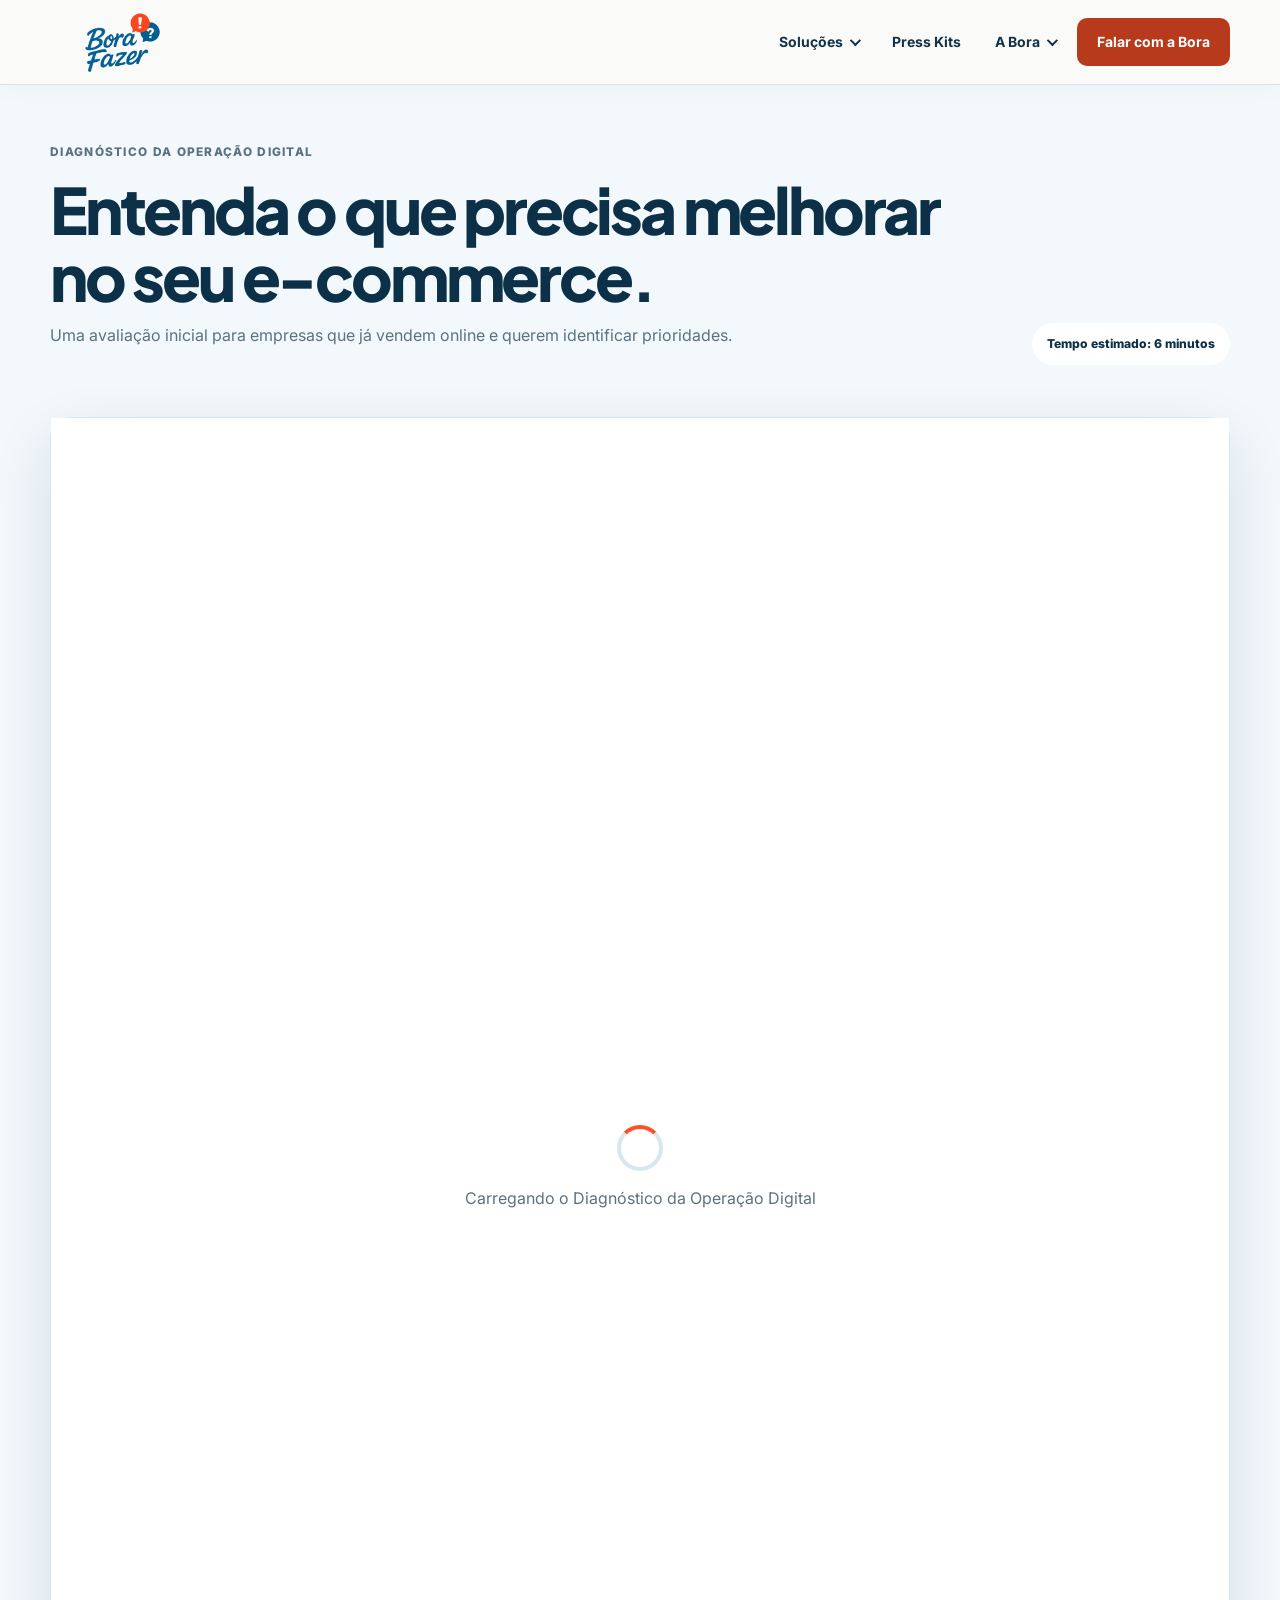
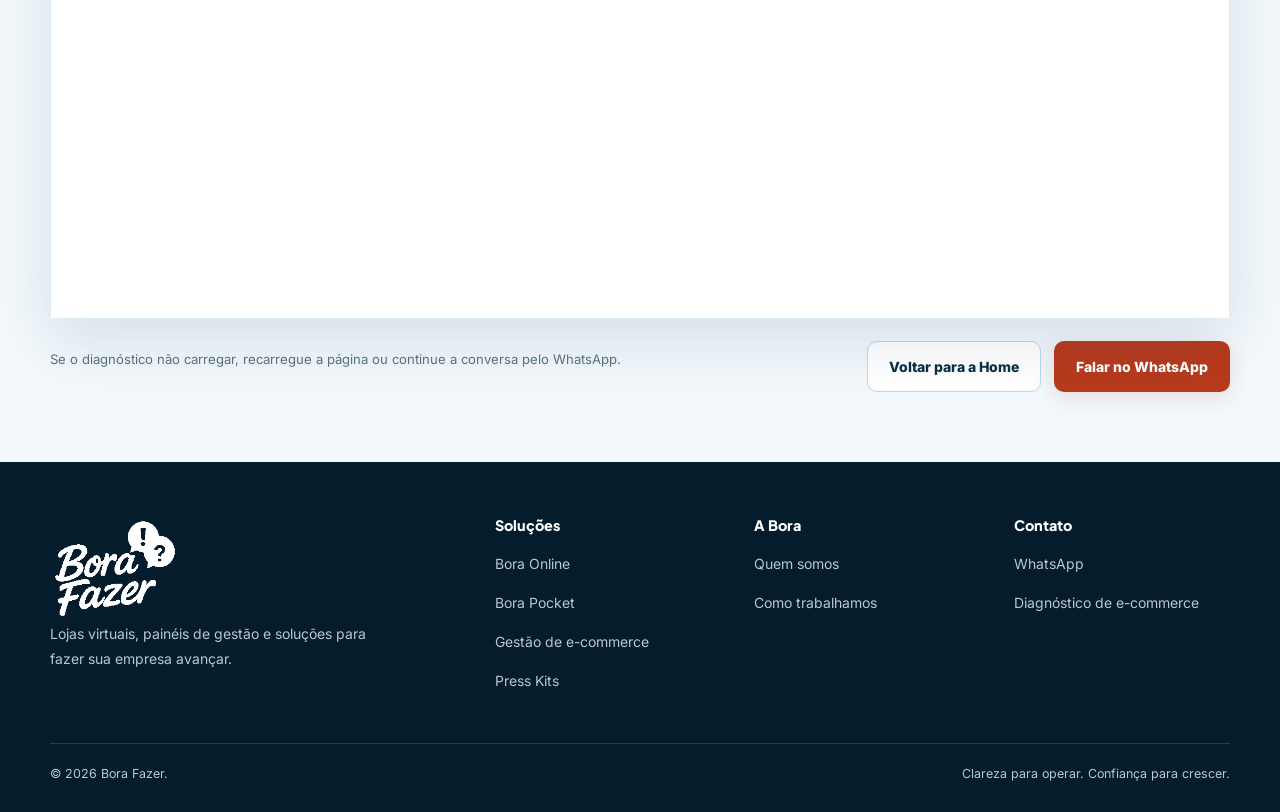
==== commit 563f69b3: "Refina contraste, navegacao e apresentacao visual" ====
--- a/diagnostico/index.html
+++ b/diagnostico/index.html
@@ -1 +1 @@
-<!doctype html><html lang="pt-BR"><head><meta charset="utf-8"><meta name="viewport" content="width=device-width,initial-scale=1"><title>Diagnóstico da Operação Digital | Bora Fazer</title><meta name="description" content="Entenda o cenário dos seus canais, sistemas, fluxos e prioridades operacionais em cerca de seis minutos."><link rel="canonical" href="https://www.agenciaborafazer.com.br/diagnostico/"><meta property="og:title" content="Diagnóstico da Operação Digital | Bora Fazer"><meta property="og:description" content="Identifique pontos de atenção em canais, sistemas, fluxos e rotinas da operação digital."><meta property="og:type" content="website"><meta name="twitter:card" content="summary_large_image"><meta name="twitter:title" content="Diagnóstico da Operação Digital | Bora Fazer"><meta name="twitter:description" content="Identifique pontos de atenção em canais, sistemas, fluxos e rotinas da operação digital."><link rel="icon" href="../assets/bora-fazer-logo.png"><link rel="preconnect" href="https://fonts.googleapis.com"><link rel="preconnect" href="https://fonts.gstatic.com" crossorigin><link href="https://fonts.googleapis.com/css2?family=Inter:wght@400;500;600;700&family=Plus+Jakarta+Sans:wght@700;800&display=swap" rel="stylesheet"><link rel="stylesheet" href="../css/style.css"><script>(function(w,d,s,l,i){w[l]=w[l]||[];w[l].push({'gtm.start':new Date().getTime(),event:'gtm.js'});var f=d.getElementsByTagName(s)[0],j=d.createElement(s),dl=l!='dataLayer'?'&l='+l:'';j.async=true;j.src='https://www.googletagmanager.com/gtm.js?id='+i+dl;f.parentNode.insertBefore(j,f)})(window,document,'script','dataLayer','GTM-T2DK6BD6');</script><link rel="stylesheet" href="/css/reposition-v2.css"></head><body data-page-service="diagnostico"><noscript><iframe src="https://www.googletagmanager.com/ns.html?id=GTM-T2DK6BD6" height="0" width="0" style="display:none;visibility:hidden"></iframe></noscript><a class="skip-link" href="#conteudo">Ir para o conteúdo</a><header class="site-header"><div class="container header-inner"><a class="brand" href="/" aria-label="Bora Fazer, início"><img src="/assets/bora-fazer-logo-nav.png" width="146" height="68" alt="Bora Fazer"></a><button class="menu-toggle" data-menu-toggle aria-expanded="false" aria-controls="main-nav" aria-label="Abrir menu"><span></span></button><nav class="nav" id="main-nav" data-nav aria-label="Navegação principal"><div class="nav-group"><button class="nav-trigger" type="button" aria-expanded="false" aria-controls="solutions-menu">Soluções</button><div class="nav-panel" id="solutions-menu"><a href="/bora-online"><b>Bora Online</b><small>Lojas virtuais</small></a><a href="/bora-pocket"><b>Bora Pocket</b><small>Painéis de gestão</small></a><a href="/operacoes-digitais"><b>Gestão de e-commerce</b><small>Acompanhamento da operação</small></a></div></div><a href="/press-kits">Press Kits</a><div class="nav-group"><button class="nav-trigger" type="button" aria-expanded="false" aria-controls="about-menu">A Bora</button><div class="nav-panel" id="about-menu"><a href="/quem-somos"><b>Quem somos</b><small>Experiência aplicada às entregas</small></a><a href="/como-trabalhamos"><b>Como trabalhamos</b><small>Entender, organizar, executar e acompanhar</small></a></div></div><a class="nav-cta" href="https://wa.me/5521967171986" data-cta-id="nav_whatsapp" data-location="navigation" target="_blank" rel="noopener">Falar com a Bora</a></nav></div></header><main id="conteudo"><section class="diagnostic-intro"><div class="container diagnostic-intro-grid"><div><p class="eyebrow">Diagnóstico da Operação Digital</p><h1>Entenda o que precisa melhorar no seu e-commerce.</h1><p>Uma avaliação inicial para empresas que já vendem online e querem identificar prioridades.</p></div><span class="time-chip">Tempo estimado: 6 minutos</span></div></section><section class="diagnostic-shell"><div class="container"><div class="iframe-wrap"><div class="iframe-loading" role="status">Carregando o Diagnóstico da Operação Digital</div><iframe class="diagnostic-frame" data-diagnostic-frame src="https://diagnostico-bora-operacao-digital.guibraganca11.chatgpt.site/" title="Diagnóstico da Operação Digital Bora Fazer" loading="eager" allow="clipboard-write" scrolling="yes"></iframe></div><div class="diagnostic-help"><p class="fallback">Se o diagnóstico não carregar, recarregue a página ou continue a conversa pelo WhatsApp.</p><div class="hero-actions"><a class="button button-secondary" href="../index.html" data-cta-id="diagnostic_home" data-section="diagnostico">Voltar para a Home</a><a class="button button-primary" href="https://wa.me/5521967171986" data-cta-id="whatsapp_diagnostico_fallback" data-location="diagnostic_fallback" data-section="diagnostico" target="_blank" rel="noopener">Falar no WhatsApp</a></div></div></div></section></main><footer class="v2-footer"><div class="container"><div class="v2-footer-grid"><div><img src="/assets/bora-fazer-logo-nav.png" width="132" height="66" alt="Bora Fazer"><p>Lojas virtuais, painéis de gestão e soluções para fazer sua empresa avançar.</p></div><div><b>Soluções</b><a href="/bora-online">Bora Online</a><a href="/bora-pocket">Bora Pocket</a><a href="/operacoes-digitais">Gestão de e-commerce</a><a href="/press-kits">Press Kits</a></div><div><b>A Bora</b><a href="/quem-somos">Quem somos</a><a href="/como-trabalhamos">Como trabalhamos</a></div><div><b>Contato</b><a href="https://wa.me/5521967171986" target="_blank" rel="noopener">WhatsApp</a><a href="/diagnostico/">Diagnóstico de e-commerce</a></div></div><div class="v2-footer-bottom"><span>© 2026 Bora Fazer.</span><span>Clareza para operar. Confiança para crescer.</span></div></div></footer><script src="../js/main.js"></script></body></html>
+<!doctype html><html lang="pt-BR"><head><meta charset="utf-8"><meta name="viewport" content="width=device-width,initial-scale=1"><title>Diagnóstico da Operação Digital | Bora Fazer</title><meta name="description" content="Entenda o cenário dos seus canais, sistemas, fluxos e prioridades operacionais em cerca de seis minutos."><link rel="canonical" href="https://www.agenciaborafazer.com.br/diagnostico/"><meta property="og:title" content="Diagnóstico da Operação Digital | Bora Fazer"><meta property="og:description" content="Identifique pontos de atenção em canais, sistemas, fluxos e rotinas da operação digital."><meta property="og:type" content="website"><meta name="twitter:card" content="summary_large_image"><meta name="twitter:title" content="Diagnóstico da Operação Digital | Bora Fazer"><meta name="twitter:description" content="Identifique pontos de atenção em canais, sistemas, fluxos e rotinas da operação digital."><link rel="icon" href="../assets/bora-fazer-logo.png"><link rel="preconnect" href="https://fonts.googleapis.com"><link rel="preconnect" href="https://fonts.gstatic.com" crossorigin><link href="https://fonts.googleapis.com/css2?family=Inter:wght@400;500;600;700&family=Plus+Jakarta+Sans:wght@700;800&display=swap" rel="stylesheet"><link rel="stylesheet" href="../css/style.css"><script>(function(w,d,s,l,i){w[l]=w[l]||[];w[l].push({'gtm.start':new Date().getTime(),event:'gtm.js'});var f=d.getElementsByTagName(s)[0],j=d.createElement(s),dl=l!='dataLayer'?'&l='+l:'';j.async=true;j.src='https://www.googletagmanager.com/gtm.js?id='+i+dl;f.parentNode.insertBefore(j,f)})(window,document,'script','dataLayer','GTM-T2DK6BD6');</script><link rel="stylesheet" href="/css/reposition-v2.css"><link rel="stylesheet" href="/css/visual-refinement.css"></head><body data-page-service="diagnostico"><noscript><iframe src="https://www.googletagmanager.com/ns.html?id=GTM-T2DK6BD6" height="0" width="0" style="display:none;visibility:hidden"></iframe></noscript><a class="skip-link" href="#conteudo">Ir para o conteúdo</a><header class="site-header"><div class="container header-inner"><a class="brand" href="/" aria-label="Bora Fazer, início"><img src="/assets/bora-fazer-logo-nav.png" width="146" height="68" alt="Bora Fazer"></a><button class="menu-toggle" data-menu-toggle aria-expanded="false" aria-controls="main-nav" aria-label="Abrir menu"><span></span></button><nav class="nav" id="main-nav" data-nav aria-label="Navegação principal"><div class="nav-group"><button class="nav-trigger" type="button" aria-expanded="false" aria-controls="solutions-menu">Soluções</button><div class="nav-panel" id="solutions-menu"><a href="/bora-online"><b>Bora Online</b><small>Lojas virtuais</small></a><a href="/bora-pocket"><b>Bora Pocket</b><small>Painéis de gestão</small></a><a href="/operacoes-digitais"><b>Gestão de e-commerce</b><small>Acompanhamento da operação</small></a></div></div><a href="/press-kits">Press Kits</a><div class="nav-group"><button class="nav-trigger" type="button" aria-expanded="false" aria-controls="about-menu">A Bora</button><div class="nav-panel" id="about-menu"><a href="/quem-somos"><b>Quem somos</b><small>Experiência aplicada às entregas</small></a><a href="/como-trabalhamos"><b>Como trabalhamos</b><small>Entender, organizar, executar e acompanhar</small></a></div></div><a class="nav-cta" href="https://wa.me/5521967171986" data-cta-id="nav_whatsapp" data-location="navigation" target="_blank" rel="noopener">Falar com a Bora</a></nav></div></header><main id="conteudo"><section class="diagnostic-intro"><div class="container diagnostic-intro-grid"><div><p class="eyebrow">Diagnóstico da Operação Digital</p><h1>Entenda o que precisa melhorar no seu e-commerce.</h1><p>Uma avaliação inicial para empresas que já vendem online e querem identificar prioridades.</p></div><span class="time-chip">Tempo estimado: 6 minutos</span></div></section><section class="diagnostic-shell"><div class="container"><div class="iframe-wrap"><div class="iframe-loading" role="status">Carregando o Diagnóstico da Operação Digital</div><iframe class="diagnostic-frame" data-diagnostic-frame src="https://diagnostico-bora-operacao-digital.guibraganca11.chatgpt.site/" title="Diagnóstico da Operação Digital Bora Fazer" loading="eager" allow="clipboard-write" scrolling="yes"></iframe></div><div class="diagnostic-help"><p class="fallback">Se o diagnóstico não carregar, recarregue a página ou continue a conversa pelo WhatsApp.</p><div class="hero-actions"><a class="button button-secondary" href="../index.html" data-cta-id="diagnostic_home" data-section="diagnostico">Voltar para a Home</a><a class="button button-primary" href="https://wa.me/5521967171986" data-cta-id="whatsapp_diagnostico_fallback" data-location="diagnostic_fallback" data-section="diagnostico" target="_blank" rel="noopener">Falar no WhatsApp</a></div></div></div></section></main><footer class="v2-footer"><div class="container"><div class="v2-footer-grid"><div><img src="/assets/bora-fazer-logo-nav.png" width="132" height="66" alt="Bora Fazer"><p>Lojas virtuais, painéis de gestão e soluções para fazer sua empresa avançar.</p></div><div><b>Soluções</b><a href="/bora-online">Bora Online</a><a href="/bora-pocket">Bora Pocket</a><a href="/operacoes-digitais">Gestão de e-commerce</a><a href="/press-kits">Press Kits</a></div><div><b>A Bora</b><a href="/quem-somos">Quem somos</a><a href="/como-trabalhamos">Como trabalhamos</a></div><div><b>Contato</b><a href="https://wa.me/5521967171986" target="_blank" rel="noopener">WhatsApp</a><a href="/diagnostico/">Diagnóstico de e-commerce</a></div></div><div class="v2-footer-bottom"><span>© 2026 Bora Fazer.</span><span>Clareza para operar. Confiança para crescer.</span></div></div></footer><script src="../js/main.js"></script></body></html>
--- a/css/visual-refinement.css
+++ b/css/visual-refinement.css
@@ -0,0 +1,25 @@
+/* Refinamento visual compartilhado. */
+[hidden]{display:none!important}
+.site-header,.home-page .site-header,.home-page .site-header.is-scrolled{position:sticky;inset:0 0 auto;background:rgba(250,251,248,.98);border-bottom:1px solid #d9e2e5;box-shadow:0 4px 24px #092b4007}
+.header-inner{height:84px}.brand img{filter:none!important;width:145px;height:65px}
+.site-header .nav>a,.home-page .site-header .nav>a,.site-header .nav-trigger{color:#123247;font-size:.875rem;font-weight:700}
+.site-header .nav>a:hover,.home-page .site-header .nav>a:hover,.site-header .nav-trigger:hover,.site-header .nav-trigger.has-current,.site-header .nav-trigger[aria-expanded=true]{color:#a63719;background:#f4e9e2;border-radius:8px}
+.site-header .nav .nav-cta,.home-page .site-header .nav .nav-cta{background:#b73a1c;color:#fff;padding:12px 20px}.site-header .nav .nav-cta:hover,.home-page .site-header .nav .nav-cta:hover{background:#942d16;color:#fff}
+.site-header .nav-panel{top:calc(100% + 16px);padding:8px;background:#fff;border-color:#d3dfe4;border-radius:14px}.site-header .nav-panel a,.home-page .site-header .nav-panel a{padding:14px;color:#123247}.site-header .nav-panel b{font-size:.9rem}.site-header .nav-panel small{font-size:.77rem;line-height:1.5;color:#526b77}
+.site-header .menu-toggle,.home-page .site-header .menu-toggle{color:#123247;background:#fff;border:1px solid #c9d9e0}
+:focus-visible{outline:3px solid #147da6;outline-offset:4px}
+.button{min-height:50px;padding:13px 21px;font-size:.875rem;border-radius:10px}.button-primary{background:#b73a1c;color:#fff;box-shadow:0 6px 20px #ae3b1e22}.button-primary:hover{background:#942d16}.button-ghost{background:#ffffff08;border-color:#859ca9}.button-ghost:hover{background:#ffffff16}
+.eyebrow{color:#a6381d;font-size:.74rem;line-height:1.6;letter-spacing:.11em}.eyebrow.light,.online-hero .eyebrow{color:#a6d9e9}
+.v2-home-hero,.online-hero{padding:78px 0 82px;background-color:#062536}.v2-home-hero:before{background-image:radial-gradient(ellipse at 85% 35%,#17658266,transparent 62%),linear-gradient(#8cbac608 1px,transparent 1px),linear-gradient(90deg,#8cbac608 1px,transparent 1px);background-size:auto,64px 64px,64px 64px}
+.v2-hero-grid,.online-hero-grid{grid-template-columns:1fr 1.05fr;gap:44px}.v2-hero-copy h1,.online-hero-copy h1{font-size:clamp(2.6rem,4vw,3.55rem);letter-spacing:-.045em;line-height:1.12;text-wrap:balance}.v2-hero-copy h1 span,.online-hero-copy h1 span{color:#ff9a7a}.v2-hero-copy>p:not(.eyebrow),.online-lead{font-size:1rem;line-height:1.8;color:#c7dbe4}
+.bora-store-art{position:relative;margin:0;min-width:0;transform:rotate(-1.5deg);filter:drop-shadow(0 26px 32px #00101b45)}.bora-store-art img{display:block;width:100%;height:auto;border-radius:22px}
+.v2-section,.online-section{padding:84px 0}.v2-section-head{gap:56px;margin-bottom:36px}.v2-section h2,.v2-final h2,.online-heading h2,.compare-copy h2,.tech-layout h2,.faq-layout>div h2,.contact-online-copy h2{font-size:clamp(2rem,3.25vw,2.8rem);line-height:1.15;letter-spacing:-.04em;text-wrap:balance}.v2-page-hero h1{font-size:clamp(2.5rem,4.5vw,3.65rem);line-height:1.12;letter-spacing:-.045em}.v2-section-head>p{font-size:1rem;line-height:1.8;color:#526b77}
+.v2-solutions{background:#edf2f2}.v2-card{position:relative;min-height:380px;padding:30px;background:#fff;border-color:#d1dee2;box-shadow:0 6px 24px #173d4905;transition:transform .2s,box-shadow .2s}.v2-card:hover{transform:translateY(-4px);box-shadow:0 16px 36px #173d4912}.v2-card:first-child{background:#0b354a;border-color:#0b354a}.solution-icon{width:42px;height:42px;padding:7px;margin-bottom:25px;box-sizing:content-box;border-radius:14px;background:#edf3f5;color:#176282}.v2-card:first-child .solution-icon{background:#214b5e;color:#b7e4ef}.v2-card span{color:#a6381d;font-size:.68rem;letter-spacing:.07em}.v2-card:first-child span{color:#ffb49a}.v2-card h3{margin:17px 0 16px;font-size:1.45rem;line-height:1.3;letter-spacing:-.025em}.v2-card p{font-size:.94rem;line-height:1.75}.v2-card:first-child p{color:#c8dbe4}.v2-card a{padding-top:22px;font-size:.86rem;color:#a6381d}.v2-card:first-child a{color:#ffb49a}
+.v2-show-visual,.v2-show-visual.dark{height:auto;aspect-ratio:900/650;padding:0;background:#dce8ed}.v2-show-visual img{width:100%;height:100%;object-fit:contain;border-radius:0}.v2-show{box-shadow:0 8px 30px #103a4708}.v2-show-copy{padding:26px}.v2-show-copy small{color:#a6381d;font-size:.8rem}.v2-show-copy h3{line-height:1.4}.v2-show-copy p{font-size:.94rem;line-height:1.7}
+.v2-difference .v2-section-head>p{color:#c7dbe4}.v2-point p{font-size:.94rem;line-height:1.8}.v2-point{padding:30px 26px}.v2-point h3{line-height:1.4}.v2-press-photo{margin:0}.v2-press-photo img{aspect-ratio:1.2;object-fit:cover;object-position:75% center}.v2-press-copy p{line-height:1.8;margin:24px 0}.v2-method-grid p{font-size:.9rem}.v2-method-grid span{color:#a6381d}.v2-method-grid article{padding:28px 22px}.v2-proof-card{background:#f6fafb}.v2-proof-card strong{margin-bottom:12px}
+.v2-final-grid{display:grid;grid-template-columns:1.2fr .8fr;gap:64px}.v2-final-actions{justify-content:flex-start}.v2-final p{margin:22px 0 0;line-height:1.8}.v2-footer p,.v2-footer a{font-size:.875rem;line-height:1.8}.v2-footer b{font-size:.9rem}.v2-footer-bottom{font-size:.78rem}.v2-footer a{padding:3px 0}.faq details{border-radius:12px}.faq summary{line-height:1.55;padding-right:32px}.v2-info p{line-height:1.8}.v2-crosslinks span{font-size:.875rem}
+.audience-grid{gap:12px;background:none;border:0}.audience-grid article,.delivery-grid article,.expect-grid article{border-radius:14px;border:1px solid #cad8de}.audience-grid p,.online-steps p,.expect-grid span,.delivery-grid p{font-size:.94rem;line-height:1.75}.audience-grid span,.delivery-grid article>span,.online-steps span,.compare-ready small{color:#a6381d}.delivery-grid .delivery-feature>span{color:#ffb49a}.delivery-grid .delivery-feature{grid-row:auto;min-height:0}.delivery-grid .delivery-feature h3{font-size:1.25rem}.delivery-grid .delivery-feature p{color:#c8dbe4}.delivery-feature ul{margin-top:20px}.online-form{border-radius:18px}.online-form .field label,.online-form .form-note{color:#c7dbe4}.online-form input::placeholder,.online-form textarea::placeholder{color:#a7c0ce}
+@media(max-width:1080px){.v2-hero-grid,.online-hero-grid{grid-template-columns:1fr;gap:44px}.v2-hero-copy,.online-hero-copy{max-width:700px}.bora-store-art{width:min(100%,730px);margin:auto;transform:none}.v2-solution-grid,.v2-show-grid{grid-template-columns:repeat(3,1fr)}.v2-card{padding:22px}.v2-card h3{font-size:1.25rem}}
+@media(max-width:860px){.site-header .nav,.home-page .site-header .nav,.home-page .site-header.is-scrolled .nav{inset:84px 0 auto;background:#fafbf8;max-height:calc(100dvh - 84px);padding:18px 22px}.site-header .nav-panel{position:static;margin:4px 0 12px;box-shadow:none}.site-header .nav>a,.site-header .nav-trigger{min-height:48px}.v2-solution-grid,.v2-show-grid{grid-template-columns:1fr}.v2-card{min-height:0;padding:28px}.v2-card h3{font-size:1.5rem}.v2-show{display:grid;grid-template-columns:1fr 1fr}.v2-show-visual{align-self:center}.v2-final-grid{grid-template-columns:1fr;gap:28px}.v2-section-head{gap:20px}}
+@media(max-width:600px){.container{width:calc(100% - 36px)}.header-inner{height:76px}.brand img{height:59px;width:126px}.site-header .nav,.home-page .site-header .nav,.home-page .site-header.is-scrolled .nav{top:76px;max-height:calc(100dvh - 76px)}.v2-home-hero,.online-hero{padding:48px 0 54px}.v2-hero-copy h1,.online-hero-copy h1{font-size:clamp(2.2rem,9.4vw,3rem);line-height:1.13}.v2-hero-copy>p:not(.eyebrow),.online-lead{font-size:.96rem}.v2-hero-actions,.online-hero .hero-actions{display:grid}.v2-hero-grid,.online-hero-grid{gap:34px}.v2-section,.online-section{padding:58px 0}.v2-section h2,.v2-final h2{font-size:2rem}.v2-show{display:block}.v2-press-grid{gap:30px}.v2-press-photo img{aspect-ratio:1.3}.v2-footer{padding-top:40px}.v2-footer-grid{gap:26px}.v2-final-actions{display:grid;width:100%}.v2-final-actions .button{width:100%}.v2-page-hero{padding:52px 0}.v2-page-hero h1{font-size:2.4rem}.v2-proof-card{padding:26px}.v2-section-head{margin-bottom:28px}.bora-store-art img{border-radius:14px}}
+@media(prefers-reduced-motion:reduce){*,*:before,*:after{scroll-behavior:auto!important;transition:none!important;animation:none!important}}
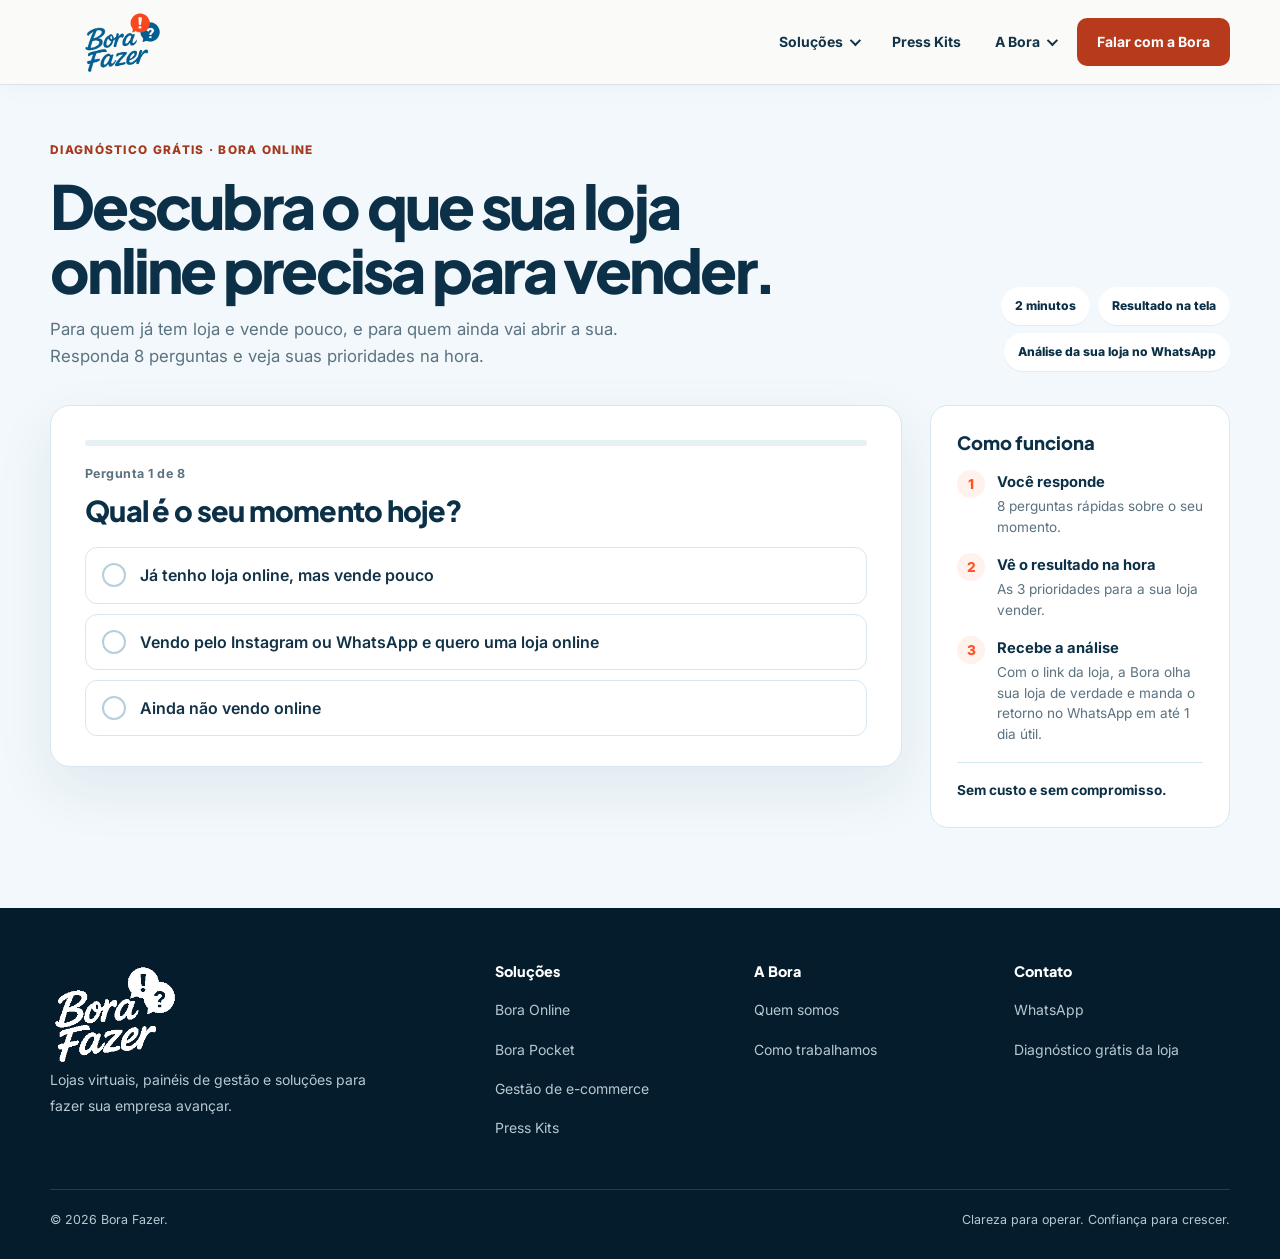
==== commit 5453a8b3: "Novo diagnóstico grátis da loja online no /diagnostico/ - Substitui o iframe externo (Diagnóstico da" ====
--- a/diagnostico/index.html
+++ b/diagnostico/index.html
@@ -1 +1,108 @@
-<!doctype html><html lang="pt-BR"><head><meta charset="utf-8"><meta name="viewport" content="width=device-width,initial-scale=1"><title>Diagnóstico da Operação Digital | Bora Fazer</title><meta name="description" content="Entenda o cenário dos seus canais, sistemas, fluxos e prioridades operacionais em cerca de seis minutos."><link rel="canonical" href="https://www.agenciaborafazer.com.br/diagnostico/"><meta property="og:title" content="Diagnóstico da Operação Digital | Bora Fazer"><meta property="og:description" content="Identifique pontos de atenção em canais, sistemas, fluxos e rotinas da operação digital."><meta property="og:type" content="website"><meta name="twitter:card" content="summary_large_image"><meta name="twitter:title" content="Diagnóstico da Operação Digital | Bora Fazer"><meta name="twitter:description" content="Identifique pontos de atenção em canais, sistemas, fluxos e rotinas da operação digital."><link rel="icon" href="../assets/bora-fazer-logo.png"><link rel="preconnect" href="https://fonts.googleapis.com"><link rel="preconnect" href="https://fonts.gstatic.com" crossorigin><link href="https://fonts.googleapis.com/css2?family=Inter:wght@400;500;600;700&family=Plus+Jakarta+Sans:wght@700;800&display=swap" rel="stylesheet"><link rel="stylesheet" href="../css/style.css"><script>(function(w,d,s,l,i){w[l]=w[l]||[];w[l].push({'gtm.start':new Date().getTime(),event:'gtm.js'});var f=d.getElementsByTagName(s)[0],j=d.createElement(s),dl=l!='dataLayer'?'&l='+l:'';j.async=true;j.src='https://www.googletagmanager.com/gtm.js?id='+i+dl;f.parentNode.insertBefore(j,f)})(window,document,'script','dataLayer','GTM-T2DK6BD6');</script><link rel="stylesheet" href="/css/reposition-v2.css"><link rel="stylesheet" href="/css/visual-refinement.css"></head><body data-page-service="diagnostico"><noscript><iframe src="https://www.googletagmanager.com/ns.html?id=GTM-T2DK6BD6" height="0" width="0" style="display:none;visibility:hidden"></iframe></noscript><a class="skip-link" href="#conteudo">Ir para o conteúdo</a><header class="site-header"><div class="container header-inner"><a class="brand" href="/" aria-label="Bora Fazer, início"><img src="/assets/bora-fazer-logo-nav.png" width="146" height="68" alt="Bora Fazer"></a><button class="menu-toggle" data-menu-toggle aria-expanded="false" aria-controls="main-nav" aria-label="Abrir menu"><span></span></button><nav class="nav" id="main-nav" data-nav aria-label="Navegação principal"><div class="nav-group"><button class="nav-trigger" type="button" aria-expanded="false" aria-controls="solutions-menu">Soluções</button><div class="nav-panel" id="solutions-menu"><a href="/bora-online"><b>Bora Online</b><small>Lojas virtuais</small></a><a href="/bora-pocket"><b>Bora Pocket</b><small>Painéis de gestão</small></a><a href="/operacoes-digitais"><b>Gestão de e-commerce</b><small>Acompanhamento da operação</small></a></div></div><a href="/press-kits">Press Kits</a><div class="nav-group"><button class="nav-trigger" type="button" aria-expanded="false" aria-controls="about-menu">A Bora</button><div class="nav-panel" id="about-menu"><a href="/quem-somos"><b>Quem somos</b><small>Experiência aplicada às entregas</small></a><a href="/como-trabalhamos"><b>Como trabalhamos</b><small>Entender, organizar, executar e acompanhar</small></a></div></div><a class="nav-cta" href="https://wa.me/5521967171986" data-cta-id="nav_whatsapp" data-location="navigation" target="_blank" rel="noopener">Falar com a Bora</a></nav></div></header><main id="conteudo"><section class="diagnostic-intro"><div class="container diagnostic-intro-grid"><div><p class="eyebrow">Diagnóstico da Operação Digital</p><h1>Entenda o que precisa melhorar no seu e-commerce.</h1><p>Uma avaliação inicial para empresas que já vendem online e querem identificar prioridades.</p></div><span class="time-chip">Tempo estimado: 6 minutos</span></div></section><section class="diagnostic-shell"><div class="container"><div class="iframe-wrap"><div class="iframe-loading" role="status">Carregando o Diagnóstico da Operação Digital</div><iframe class="diagnostic-frame" data-diagnostic-frame src="https://diagnostico-bora-operacao-digital.guibraganca11.chatgpt.site/" title="Diagnóstico da Operação Digital Bora Fazer" loading="eager" allow="clipboard-write" scrolling="yes"></iframe></div><div class="diagnostic-help"><p class="fallback">Se o diagnóstico não carregar, recarregue a página ou continue a conversa pelo WhatsApp.</p><div class="hero-actions"><a class="button button-secondary" href="../index.html" data-cta-id="diagnostic_home" data-section="diagnostico">Voltar para a Home</a><a class="button button-primary" href="https://wa.me/5521967171986" data-cta-id="whatsapp_diagnostico_fallback" data-location="diagnostic_fallback" data-section="diagnostico" target="_blank" rel="noopener">Falar no WhatsApp</a></div></div></div></section></main><footer class="v2-footer"><div class="container"><div class="v2-footer-grid"><div><img src="/assets/bora-fazer-logo-nav.png" width="132" height="66" alt="Bora Fazer"><p>Lojas virtuais, painéis de gestão e soluções para fazer sua empresa avançar.</p></div><div><b>Soluções</b><a href="/bora-online">Bora Online</a><a href="/bora-pocket">Bora Pocket</a><a href="/operacoes-digitais">Gestão de e-commerce</a><a href="/press-kits">Press Kits</a></div><div><b>A Bora</b><a href="/quem-somos">Quem somos</a><a href="/como-trabalhamos">Como trabalhamos</a></div><div><b>Contato</b><a href="https://wa.me/5521967171986" target="_blank" rel="noopener">WhatsApp</a><a href="/diagnostico/">Diagnóstico de e-commerce</a></div></div><div class="v2-footer-bottom"><span>© 2026 Bora Fazer.</span><span>Clareza para operar. Confiança para crescer.</span></div></div></footer><script src="../js/main.js"></script></body></html>
+<!doctype html>
+<html lang="pt-BR">
+<head>
+  <meta charset="utf-8">
+  <meta name="viewport" content="width=device-width,initial-scale=1">
+  <title>Diagnóstico grátis da sua loja online | Bora Fazer</title>
+  <meta name="description" content="Responda 8 perguntas em 2 minutos e descubra o que sua loja online precisa para vender. Depois, receba no WhatsApp a análise da sua loja feita pela Bora.">
+  <link rel="canonical" href="https://www.agenciaborafazer.com.br/diagnostico/">
+  <meta property="og:title" content="Diagnóstico grátis da sua loja online | Bora Fazer">
+  <meta property="og:description" content="2 minutos para descobrir o que trava a venda da sua loja, ou o que falta para colocá-la no ar.">
+  <meta property="og:type" content="website">
+  <meta name="twitter:card" content="summary_large_image">
+  <meta name="twitter:title" content="Diagnóstico grátis da sua loja online | Bora Fazer">
+  <meta name="twitter:description" content="2 minutos para descobrir o que trava a venda da sua loja, ou o que falta para colocá-la no ar.">
+  <link rel="icon" href="/assets/bora-fazer-logo.png">
+  <link rel="preconnect" href="https://fonts.googleapis.com">
+  <link rel="preconnect" href="https://fonts.gstatic.com" crossorigin>
+  <link href="https://fonts.googleapis.com/css2?family=Inter:wght@400;500;600;700&family=Plus+Jakarta+Sans:wght@700;800&display=swap" rel="stylesheet">
+  <link rel="stylesheet" href="/css/style.css">
+  <script>(function(w,d,s,l,i){w[l]=w[l]||[];w[l].push({'gtm.start':new Date().getTime(),event:'gtm.js'});var f=d.getElementsByTagName(s)[0],j=d.createElement(s),dl=l!='dataLayer'?'&l='+l:'';j.async=true;j.src='https://www.googletagmanager.com/gtm.js?id='+i+dl;f.parentNode.insertBefore(j,f)})(window,document,'script','dataLayer','GTM-T2DK6BD6');</script>
+  <link rel="stylesheet" href="/css/reposition-v2.css">
+  <link rel="stylesheet" href="/css/visual-refinement.css">
+  <link rel="stylesheet" href="/css/diagnostico.css">
+</head>
+<body data-page-service="diagnostico_loja">
+  <noscript><iframe src="https://www.googletagmanager.com/ns.html?id=GTM-T2DK6BD6" height="0" width="0" style="display:none;visibility:hidden"></iframe></noscript>
+  <a class="skip-link" href="#conteudo">Ir para o conteúdo</a>
+  <header class="site-header"><div class="container header-inner"><a class="brand" href="/" aria-label="Bora Fazer, início"><img src="/assets/bora-fazer-logo-nav.png" width="146" height="68" alt="Bora Fazer"></a><button class="menu-toggle" data-menu-toggle aria-expanded="false" aria-controls="main-nav" aria-label="Abrir menu"><span></span></button><nav class="nav" id="main-nav" data-nav aria-label="Navegação principal"><div class="nav-group"><button class="nav-trigger" type="button" aria-expanded="false" aria-controls="solutions-menu">Soluções</button><div class="nav-panel" id="solutions-menu"><a href="/bora-online"><b>Bora Online</b><small>Lojas virtuais</small></a><a href="/bora-pocket"><b>Bora Pocket</b><small>Painéis de gestão</small></a><a href="/operacoes-digitais"><b>Gestão de e-commerce</b><small>Acompanhamento da operação</small></a></div></div><a href="/press-kits">Press Kits</a><div class="nav-group"><button class="nav-trigger" type="button" aria-expanded="false" aria-controls="about-menu">A Bora</button><div class="nav-panel" id="about-menu"><a href="/quem-somos"><b>Quem somos</b><small>Experiência aplicada às entregas</small></a><a href="/como-trabalhamos"><b>Como trabalhamos</b><small>Entender, organizar, executar e acompanhar</small></a></div></div><a class="nav-cta" href="https://wa.me/5521967171986" data-cta-id="nav_whatsapp" data-location="navigation" target="_blank" rel="noopener">Falar com a Bora</a></nav></div></header>
+
+  <main id="conteudo" class="dg-page">
+    <section class="dg-hero">
+      <div class="container dg-hero-grid">
+        <div>
+          <p class="eyebrow">Diagnóstico grátis · Bora Online</p>
+          <h1>Descubra o que sua loja online precisa para vender.</h1>
+          <p class="dg-lead">Para quem já tem loja e vende pouco, e para quem ainda vai abrir a sua. Responda 8 perguntas e veja suas prioridades na hora.</p>
+        </div>
+        <ul class="dg-chips" aria-label="Como é o diagnóstico">
+          <li>2 minutos</li>
+          <li>Resultado na tela</li>
+          <li>Análise da sua loja no WhatsApp</li>
+        </ul>
+      </div>
+    </section>
+
+    <section class="dg-shell" aria-label="Diagnóstico">
+      <div class="container dg-layout">
+        <div class="dg-card" data-dg-root>
+          <div class="dg-progress" aria-hidden="true"><span data-dg-bar></span></div>
+          <p class="dg-step-label" data-dg-step-label aria-live="polite"></p>
+
+          <!-- Perguntas: o conteúdo é montado por /js/diagnostico.js -->
+          <div data-dg-question></div>
+
+          <!-- Contato -->
+          <form class="dg-form" data-dg-form hidden novalidate>
+            <h2 class="dg-q">Seu resultado está pronto.</h2>
+            <p class="dg-help">Deixe seu contato para ver o resultado. Com o link da loja, a Bora também analisa sua loja e manda o retorno no WhatsApp.</p>
+            <div class="dg-fields">
+              <div class="dg-field"><label for="dg-nome">Seu nome</label><input id="dg-nome" name="nome" autocomplete="name" required></div>
+              <div class="dg-field"><label for="dg-telefone">WhatsApp com DDD</label><input id="dg-telefone" name="telefone" type="tel" inputmode="tel" autocomplete="tel" placeholder="(21) 99999-9999" required></div>
+              <div class="dg-field"><label for="dg-empresa">Nome da loja ou empresa</label><input id="dg-empresa" name="empresa" autocomplete="organization" required></div>
+              <div class="dg-field"><label for="dg-instagram">Instagram da loja <span>(opcional)</span></label><input id="dg-instagram" name="instagram" placeholder="@sualoja"></div>
+              <div class="dg-field dg-full" data-dg-site-field><label for="dg-site">Link da sua loja online <span data-dg-site-hint>(opcional)</span></label><input id="dg-site" name="site_loja" type="text" inputmode="url" placeholder="www.sualoja.com.br"></div>
+              <div class="dg-hp" aria-hidden="true"><label for="dg-website">Não preencha</label><input id="dg-website" name="website" tabindex="-1" autocomplete="off"></div>
+            </div>
+            <p class="form-status" data-dg-status role="status" aria-live="polite"></p>
+            <div class="dg-actions">
+              <button class="button button-secondary" type="button" data-dg-back>Voltar</button>
+              <button class="button button-primary" type="submit">Ver meu resultado</button>
+            </div>
+            <p class="dg-privacy">Usamos seus dados só para responder sobre o diagnóstico.</p>
+          </form>
+
+          <!-- Resultado -->
+          <div class="dg-result" data-dg-result hidden tabindex="-1">
+            <p class="eyebrow" data-dg-result-eyebrow></p>
+            <h2 data-dg-result-title></h2>
+            <p class="dg-help" data-dg-result-text></p>
+            <h3>Suas 3 prioridades</h3>
+            <ol class="dg-priorities" data-dg-priorities></ol>
+            <div class="dg-next">
+              <p data-dg-next-text></p>
+              <a class="button button-primary" data-dg-whatsapp href="https://wa.me/5521967171986" target="_blank" rel="noopener" data-cta-id="diagnostico_resultado_whatsapp" data-location="diagnostico_resultado" data-section="diagnostico">Quero a análise da minha loja</a>
+            </div>
+            <p class="form-status" data-dg-result-status role="status" aria-live="polite"></p>
+            <button class="dg-restart" type="button" data-dg-restart>Refazer o diagnóstico</button>
+          </div>
+        </div>
+
+        <aside class="dg-aside" aria-label="Como funciona">
+          <h2>Como funciona</h2>
+          <ol>
+            <li><b>Você responde</b><span>8 perguntas rápidas sobre o seu momento.</span></li>
+            <li><b>Vê o resultado na hora</b><span>As 3 prioridades para a sua loja vender.</span></li>
+            <li><b>Recebe a análise</b><span>Com o link da loja, a Bora olha sua loja de verdade e manda o retorno no WhatsApp em até 1 dia útil.</span></li>
+          </ol>
+          <p class="dg-aside-note">Sem custo e sem compromisso.</p>
+        </aside>
+      </div>
+    </section>
+  </main>
+
+  <footer class="v2-footer"><div class="container"><div class="v2-footer-grid"><div><img src="/assets/bora-fazer-logo-nav.png" width="132" height="66" alt="Bora Fazer"><p>Lojas virtuais, painéis de gestão e soluções para fazer sua empresa avançar.</p></div><div><b>Soluções</b><a href="/bora-online">Bora Online</a><a href="/bora-pocket">Bora Pocket</a><a href="/operacoes-digitais">Gestão de e-commerce</a><a href="/press-kits">Press Kits</a></div><div><b>A Bora</b><a href="/quem-somos">Quem somos</a><a href="/como-trabalhamos">Como trabalhamos</a></div><div><b>Contato</b><a href="https://wa.me/5521967171986" target="_blank" rel="noopener">WhatsApp</a><a href="/diagnostico/">Diagnóstico grátis da loja</a></div></div><div class="v2-footer-bottom"><span>© 2026 Bora Fazer.</span><span>Clareza para operar. Confiança para crescer.</span></div></div></footer>
+  <script src="/js/main.js"></script>
+  <script src="/js/diagnostico.js"></script>
+</body>
+</html>
--- a/css/diagnostico.css
+++ b/css/diagnostico.css
@@ -0,0 +1,85 @@
+/* Diagnóstico grátis da loja online — /diagnostico/ */
+.dg-page{background:var(--pale,#f2f8fb)}
+.dg-hero{padding:56px 0 26px}
+.dg-hero-grid{display:flex;align-items:flex-end;justify-content:space-between;gap:32px}
+.dg-hero h1{max-width:760px;margin:0 0 14px;font:800 clamp(2.2rem,5vw,3.8rem)/1.05 var(--display);color:var(--deep);letter-spacing:-.045em}
+.dg-lead{max-width:640px;margin:0;color:var(--muted);font-size:1.05rem}
+.dg-chips{display:flex;flex-wrap:wrap;gap:8px;margin:0;padding:0;list-style:none;max-width:330px;justify-content:flex-end}
+.dg-chips li{padding:9px 14px;border-radius:999px;background:#fff;color:var(--deep);font-size:.76rem;font-weight:800;box-shadow:0 1px 0 rgba(4,61,104,.06)}
+
+.dg-shell{padding:8px 0 80px}
+.dg-layout{display:grid;grid-template-columns:minmax(0,1fr) 300px;gap:28px;align-items:start}
+.dg-card{position:relative;scroll-margin-top:100px;padding:34px 34px 30px;border:1px solid var(--line,#d6e7ef);border-radius:20px;background:#fff;box-shadow:0 22px 60px rgba(4,61,104,.08)}
+.dg-progress{height:6px;margin-bottom:18px;border-radius:999px;background:#e6f0f5;overflow:hidden}
+.dg-progress span{display:block;width:0;height:100%;border-radius:inherit;background:var(--orange);transition:width .3s ease}
+.dg-step-label{margin:0 0 8px;color:var(--muted);font-size:.78rem;font-weight:700;letter-spacing:.04em}
+
+.dg-fieldset{margin:0;padding:0;border:0;min-width:0}
+.dg-q{display:block;margin:0 0 20px;padding:0;color:var(--deep);font:800 clamp(1.35rem,2.6vw,1.8rem)/1.2 var(--display);letter-spacing:-.025em}
+.dg-options{display:grid;gap:10px}
+.dg-option{position:relative}
+.dg-option input{position:absolute;opacity:0;pointer-events:none}
+.dg-option label{display:flex;align-items:center;gap:14px;min-height:56px;padding:14px 16px;border:1.5px solid var(--line,#d6e7ef);border-radius:12px;background:#fff;color:var(--ink);font-weight:600;cursor:pointer;transition:border-color .15s,background .15s}
+.dg-option label:before{content:"";flex:0 0 20px;width:20px;height:20px;border:2px solid #b7cfdb;border-radius:50%;background:#fff;transition:.15s}
+.dg-option label:hover{border-color:#9cc3d6;background:#f7fbfd}
+.dg-option input:checked+label{border-color:var(--orange);background:#fff6f3}
+.dg-option input:checked+label:before{border-color:var(--orange);background:radial-gradient(circle,var(--orange) 0 5px,#fff 6px)}
+.dg-option input:focus-visible+label{outline:3px solid #ffad98;outline-offset:2px}
+
+.dg-restart{margin-top:18px;padding:8px 0;border:0;background:none;color:var(--muted);font-size:.85rem;font-weight:700;text-decoration:underline;text-underline-offset:3px}
+.dg-restart:hover{color:var(--deep)}
+
+.dg-help{margin:-8px 0 20px;color:var(--muted)}
+.dg-fields{display:grid;grid-template-columns:1fr 1fr;gap:14px}
+.dg-field{display:grid;gap:6px}
+.dg-full{grid-column:1/-1}
+.dg-field label{color:var(--deep);font-size:.8rem;font-weight:800}
+.dg-field label span{color:var(--muted);font-weight:600}
+.dg-field input{width:100%;min-height:48px;padding:11px 13px;border:1.5px solid var(--line,#d6e7ef);border-radius:10px;background:#fff;color:var(--ink);font:inherit}
+.dg-field input:focus-visible{outline:3px solid #ffad98;outline-offset:1px;border-color:var(--orange)}
+.dg-field input::placeholder{color:#9db2bd}
+.dg-hp{position:absolute;left:-9999px;width:1px;height:1px;overflow:hidden}
+.dg-form .form-status{margin:14px 0 0;color:var(--muted)}
+.dg-form .form-status[data-state=error],.dg-result .form-status[data-state=error]{color:#c2410c}
+.dg-actions{display:flex;gap:10px;justify-content:space-between;margin-top:10px}
+.dg-privacy{margin:14px 0 0;color:var(--muted);font-size:.78rem}
+
+.dg-result:focus{outline:none}
+.dg-result h2{margin:0 0 12px;color:var(--deep);font:800 clamp(1.5rem,3vw,2.1rem)/1.15 var(--display);letter-spacing:-.03em}
+.dg-result .dg-help{margin:0 0 24px}
+.dg-result h3{margin:0 0 12px;color:var(--deep);font-size:1rem}
+.dg-priorities{display:grid;gap:10px;margin:0 0 24px;padding:0;list-style:none;counter-reset:dg}
+.dg-priorities li{counter-increment:dg;display:grid;grid-template-columns:36px 1fr;gap:4px 12px;padding:16px;border-radius:12px;background:var(--pale,#f2f8fb)}
+.dg-priorities li:before{content:counter(dg);grid-row:span 2;display:grid;place-items:center;width:36px;height:36px;border-radius:50%;background:var(--deep);color:#fff;font-weight:800}
+.dg-priorities b{color:var(--deep)}
+.dg-priorities span{color:var(--muted);font-size:.92rem}
+.dg-next{padding:20px;border-radius:14px;background:var(--navy,#062f52);color:#fff}
+.dg-next p{margin:0 0 14px;color:#d4e6ee}
+.dg-result .form-status{margin:12px 0 0}
+
+.dg-aside{position:sticky;top:110px;padding:26px;border-radius:18px;background:#fff;border:1px solid var(--line,#d6e7ef)}
+.dg-aside h2{margin:0 0 16px;color:var(--deep);font:800 1.15rem/1.2 var(--display)}
+.dg-aside ol{display:grid;gap:16px;margin:0;padding:0;list-style:none;counter-reset:as}
+.dg-aside li{counter-increment:as;display:grid;grid-template-columns:28px 1fr;gap:2px 12px}
+.dg-aside li:before{content:counter(as);grid-row:span 2;display:grid;place-items:center;width:28px;height:28px;border-radius:50%;background:#fff1ec;color:var(--orange);font-size:.85rem;font-weight:800}
+.dg-aside b{color:var(--deep);font-size:.92rem}
+.dg-aside span{color:var(--muted);font-size:.85rem;line-height:1.5}
+.dg-aside-note{margin:18px 0 0;padding-top:16px;border-top:1px solid var(--line,#d6e7ef);color:var(--deep);font-size:.85rem;font-weight:700}
+
+@media (max-width:900px){
+  .dg-layout{grid-template-columns:1fr}
+  .dg-aside{position:static;order:2}
+  .dg-hero-grid{flex-direction:column;align-items:flex-start}
+  .dg-chips{justify-content:flex-start;max-width:none}
+}
+@media (max-width:600px){
+  .dg-hero{padding:36px 0 18px}
+  .dg-card{padding:22px 18px}
+  .dg-fields{grid-template-columns:1fr}
+  .dg-actions{flex-direction:column-reverse}
+  .dg-actions .button{width:100%}
+  .dg-next .button{width:100%}
+}
+@media (prefers-reduced-motion:reduce){
+  .dg-progress span,.dg-option label,.dg-option label:before{transition:none}
+}
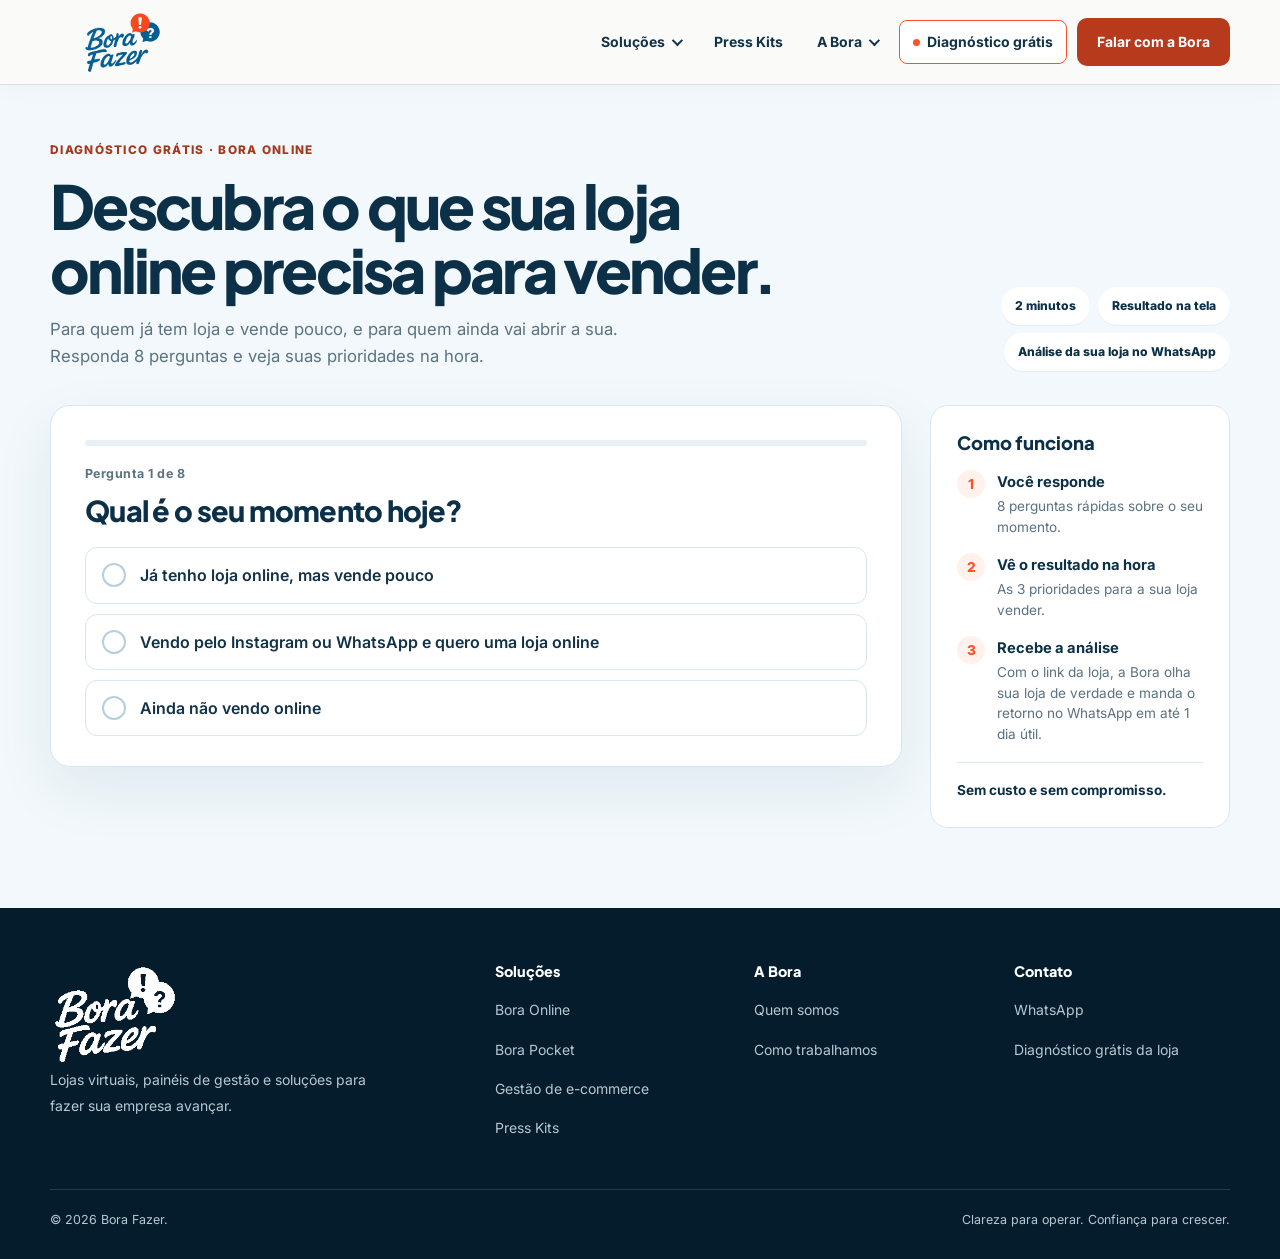
==== commit 36915330: "Diagnóstico grátis no menu e no topo da home - Botão "Diagnóstico grátis" no menu principal, ao lado" ====
--- a/diagnostico/index.html
+++ b/diagnostico/index.html
@@ -25,7 +25,7 @@
 <body data-page-service="diagnostico_loja">
   <noscript><iframe src="https://www.googletagmanager.com/ns.html?id=GTM-T2DK6BD6" height="0" width="0" style="display:none;visibility:hidden"></iframe></noscript>
   <a class="skip-link" href="#conteudo">Ir para o conteúdo</a>
-  <header class="site-header"><div class="container header-inner"><a class="brand" href="/" aria-label="Bora Fazer, início"><img src="/assets/bora-fazer-logo-nav.png" width="146" height="68" alt="Bora Fazer"></a><button class="menu-toggle" data-menu-toggle aria-expanded="false" aria-controls="main-nav" aria-label="Abrir menu"><span></span></button><nav class="nav" id="main-nav" data-nav aria-label="Navegação principal"><div class="nav-group"><button class="nav-trigger" type="button" aria-expanded="false" aria-controls="solutions-menu">Soluções</button><div class="nav-panel" id="solutions-menu"><a href="/bora-online"><b>Bora Online</b><small>Lojas virtuais</small></a><a href="/bora-pocket"><b>Bora Pocket</b><small>Painéis de gestão</small></a><a href="/operacoes-digitais"><b>Gestão de e-commerce</b><small>Acompanhamento da operação</small></a></div></div><a href="/press-kits">Press Kits</a><div class="nav-group"><button class="nav-trigger" type="button" aria-expanded="false" aria-controls="about-menu">A Bora</button><div class="nav-panel" id="about-menu"><a href="/quem-somos"><b>Quem somos</b><small>Experiência aplicada às entregas</small></a><a href="/como-trabalhamos"><b>Como trabalhamos</b><small>Entender, organizar, executar e acompanhar</small></a></div></div><a class="nav-cta" href="https://wa.me/5521967171986" data-cta-id="nav_whatsapp" data-location="navigation" target="_blank" rel="noopener">Falar com a Bora</a></nav></div></header>
+  <header class="site-header"><div class="container header-inner"><a class="brand" href="/" aria-label="Bora Fazer, início"><img src="/assets/bora-fazer-logo-nav.png" width="146" height="68" alt="Bora Fazer"></a><button class="menu-toggle" data-menu-toggle aria-expanded="false" aria-controls="main-nav" aria-label="Abrir menu"><span></span></button><nav class="nav" id="main-nav" data-nav aria-label="Navegação principal"><div class="nav-group"><button class="nav-trigger" type="button" aria-expanded="false" aria-controls="solutions-menu">Soluções</button><div class="nav-panel" id="solutions-menu"><a href="/bora-online"><b>Bora Online</b><small>Lojas virtuais</small></a><a href="/bora-pocket"><b>Bora Pocket</b><small>Painéis de gestão</small></a><a href="/operacoes-digitais"><b>Gestão de e-commerce</b><small>Acompanhamento da operação</small></a></div></div><a href="/press-kits">Press Kits</a><div class="nav-group"><button class="nav-trigger" type="button" aria-expanded="false" aria-controls="about-menu">A Bora</button><div class="nav-panel" id="about-menu"><a href="/quem-somos"><b>Quem somos</b><small>Experiência aplicada às entregas</small></a><a href="/como-trabalhamos"><b>Como trabalhamos</b><small>Entender, organizar, executar e acompanhar</small></a></div></div><a class="nav-diag" href="/diagnostico/" data-cta-id="nav_diagnostico" data-location="navigation">Diagnóstico grátis</a><a class="nav-cta" href="https://wa.me/5521967171986" data-cta-id="nav_whatsapp" data-location="navigation" target="_blank" rel="noopener">Falar com a Bora</a></nav></div></header>
 
   <main id="conteudo" class="dg-page">
     <section class="dg-hero">
--- a/css/reposition-v2.css
+++ b/css/reposition-v2.css
@@ -22,3 +22,9 @@
 @media(max-width:920px){.v2-hero-grid,.v2-press-grid,.v2-section-head,.v2-faq-grid{grid-template-columns:1fr}.v2-solution-grid,.v2-show-grid{grid-template-columns:1fr 1fr}.v2-store{max-width:720px}.v2-footer-grid{grid-template-columns:1fr 1fr}.v2-footer-grid>div:first-child{grid-column:1/-1}}
 @media(max-width:860px){.menu-toggle{display:block}.nav{position:fixed;inset:80px 0 auto;display:none;max-height:calc(100vh - 80px);overflow:auto;padding:16px;background:var(--warm);box-shadow:0 18px 35px rgba(4,28,44,.16)}.nav.open{display:grid}.nav-group{display:grid}.nav-trigger{justify-content:space-between;width:100%}.nav-panel{position:static;width:auto;margin:0 8px 8px;box-shadow:none}.nav>a{width:100%}.nav .nav-cta{text-align:center}.header-inner{height:80px}}
 @media(max-width:720px){.v2-home-hero{padding:64px 0}.v2-hero-grid{gap:38px}.v2-hero-copy h1{font-size:clamp(2.55rem,11vw,3.4rem)}.v2-store{min-height:380px}.v2-laptop{inset:0 0 40px}.v2-shophero{min-height:160px}.v2-shopcopy{padding:18px}.v2-shopcopy strong{font-size:1.05rem}.v2-products i{height:42px}.v2-phone{right:-4px;width:110px}.v2-phone>div{min-height:215px}.v2-phone i{height:95px}.v2-kpi{left:5px}.v2-section{padding:72px 0}.v2-solution-grid,.v2-show-grid,.v2-point-grid,.v2-proof-grid,.v2-method-grid,.v2-grid,.v2-crosslinks{grid-template-columns:1fr}.v2-card{min-height:290px}.v2-method-grid{border:0}.v2-method-grid article{border-right:0;border-top:1px solid #bbcbd2}.v2-final-grid{align-items:flex-start;flex-direction:column}.v2-footer-grid{grid-template-columns:1fr}.v2-footer-grid>div:first-child{grid-column:auto}.v2-footer-bottom{flex-direction:column;gap:8px}}
+
+/* Diagnóstico grátis no menu (todas as páginas com o menu principal) */
+.nav .nav-diag{display:inline-flex;align-items:center;gap:7px;padding:9px 13px;border:1.5px solid var(--orange);border-radius:8px;color:var(--orange);background:#fff}
+.nav .nav-diag:before{content:"";width:7px;height:7px;border-radius:50%;background:var(--orange)}
+.nav .nav-diag:hover,.nav .nav-diag[aria-current=page]{background:#fff4f0;color:var(--orange)}
+@media(max-width:720px){.nav .nav-diag{justify-content:center;margin-top:6px}}
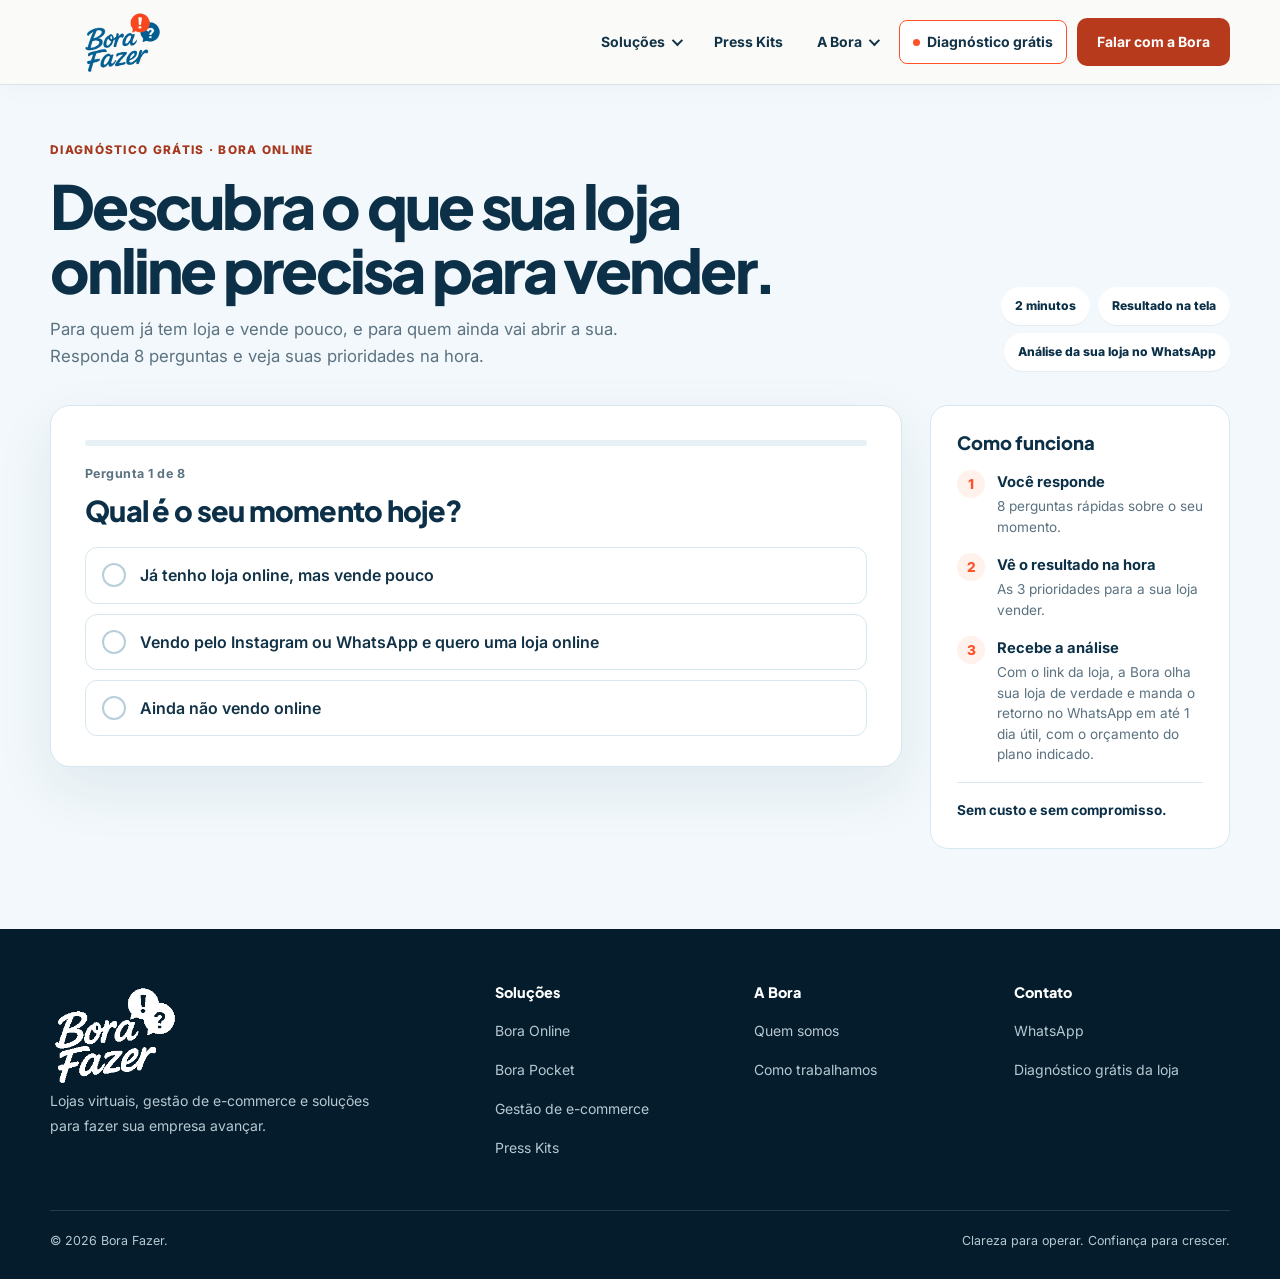
==== commit b035b4b1: "Bora Pocket vira plano simples de loja no ar; Bora Online sem preço público; remove dashboard e inte" ====
--- a/diagnostico/index.html
+++ b/diagnostico/index.html
@@ -25,7 +25,7 @@
 <body data-page-service="diagnostico_loja">
   <noscript><iframe src="https://www.googletagmanager.com/ns.html?id=GTM-T2DK6BD6" height="0" width="0" style="display:none;visibility:hidden"></iframe></noscript>
   <a class="skip-link" href="#conteudo">Ir para o conteúdo</a>
-  <header class="site-header"><div class="container header-inner"><a class="brand" href="/" aria-label="Bora Fazer, início"><img src="/assets/bora-fazer-logo-nav.png" width="146" height="68" alt="Bora Fazer"></a><button class="menu-toggle" data-menu-toggle aria-expanded="false" aria-controls="main-nav" aria-label="Abrir menu"><span></span></button><nav class="nav" id="main-nav" data-nav aria-label="Navegação principal"><div class="nav-group"><button class="nav-trigger" type="button" aria-expanded="false" aria-controls="solutions-menu">Soluções</button><div class="nav-panel" id="solutions-menu"><a href="/bora-online"><b>Bora Online</b><small>Lojas virtuais</small></a><a href="/bora-pocket"><b>Bora Pocket</b><small>Painéis de gestão</small></a><a href="/operacoes-digitais"><b>Gestão de e-commerce</b><small>Acompanhamento da operação</small></a></div></div><a href="/press-kits">Press Kits</a><div class="nav-group"><button class="nav-trigger" type="button" aria-expanded="false" aria-controls="about-menu">A Bora</button><div class="nav-panel" id="about-menu"><a href="/quem-somos"><b>Quem somos</b><small>Experiência aplicada às entregas</small></a><a href="/como-trabalhamos"><b>Como trabalhamos</b><small>Entender, organizar, executar e acompanhar</small></a></div></div><a class="nav-diag" href="/diagnostico/" data-cta-id="nav_diagnostico" data-location="navigation">Diagnóstico grátis</a><a class="nav-cta" href="https://wa.me/5521967171986" data-cta-id="nav_whatsapp" data-location="navigation" target="_blank" rel="noopener">Falar com a Bora</a></nav></div></header>
+  <header class="site-header"><div class="container header-inner"><a class="brand" href="/" aria-label="Bora Fazer, início"><img src="/assets/bora-fazer-logo-nav.png" width="146" height="68" alt="Bora Fazer"></a><button class="menu-toggle" data-menu-toggle aria-expanded="false" aria-controls="main-nav" aria-label="Abrir menu"><span></span></button><nav class="nav" id="main-nav" data-nav aria-label="Navegação principal"><div class="nav-group"><button class="nav-trigger" type="button" aria-expanded="false" aria-controls="solutions-menu">Soluções</button><div class="nav-panel" id="solutions-menu"><a href="/bora-pocket"><b>Bora Pocket</b><small>Loja simples no ar em 30 dias</small></a><a href="/bora-online"><b>Bora Online</b><small>Migração e loja completa</small></a><a href="/operacoes-digitais"><b>Gestão de e-commerce</b><small>Acompanhamento da operação</small></a></div></div><a href="/press-kits">Press Kits</a><div class="nav-group"><button class="nav-trigger" type="button" aria-expanded="false" aria-controls="about-menu">A Bora</button><div class="nav-panel" id="about-menu"><a href="/quem-somos"><b>Quem somos</b><small>Experiência aplicada às entregas</small></a><a href="/como-trabalhamos"><b>Como trabalhamos</b><small>Entender, organizar, executar e acompanhar</small></a></div></div><a class="nav-diag" href="/diagnostico/" data-cta-id="nav_diagnostico" data-location="navigation">Diagnóstico grátis</a><a class="nav-cta" href="https://wa.me/5521967171986" data-cta-id="nav_whatsapp" data-location="navigation" target="_blank" rel="noopener">Falar com a Bora</a></nav></div></header>
 
   <main id="conteudo" class="dg-page">
     <section class="dg-hero">
@@ -55,7 +55,7 @@
           <!-- Contato -->
           <form class="dg-form" data-dg-form hidden novalidate>
             <h2 class="dg-q">Seu resultado está pronto.</h2>
-            <p class="dg-help">Deixe seu contato para ver o resultado. Com o link da loja, a Bora também analisa sua loja e manda o retorno no WhatsApp.</p>
+            <p class="dg-help">Deixe seu contato para ver o resultado. Com o link da loja, a Bora também analisa sua loja e manda o retorno no WhatsApp, com o orçamento do plano indicado.</p>
             <div class="dg-fields">
               <div class="dg-field"><label for="dg-nome">Seu nome</label><input id="dg-nome" name="nome" autocomplete="name" required></div>
               <div class="dg-field"><label for="dg-telefone">WhatsApp com DDD</label><input id="dg-telefone" name="telefone" type="tel" inputmode="tel" autocomplete="tel" placeholder="(21) 99999-9999" required></div>
@@ -93,7 +93,7 @@
           <ol>
             <li><b>Você responde</b><span>8 perguntas rápidas sobre o seu momento.</span></li>
             <li><b>Vê o resultado na hora</b><span>As 3 prioridades para a sua loja vender.</span></li>
-            <li><b>Recebe a análise</b><span>Com o link da loja, a Bora olha sua loja de verdade e manda o retorno no WhatsApp em até 1 dia útil.</span></li>
+            <li><b>Recebe a análise</b><span>Com o link da loja, a Bora olha sua loja de verdade e manda o retorno no WhatsApp em até 1 dia útil, com o orçamento do plano indicado.</span></li>
           </ol>
           <p class="dg-aside-note">Sem custo e sem compromisso.</p>
         </aside>
@@ -101,7 +101,7 @@
     </section>
   </main>
 
-  <footer class="v2-footer"><div class="container"><div class="v2-footer-grid"><div><img src="/assets/bora-fazer-logo-nav.png" width="132" height="66" alt="Bora Fazer"><p>Lojas virtuais, painéis de gestão e soluções para fazer sua empresa avançar.</p></div><div><b>Soluções</b><a href="/bora-online">Bora Online</a><a href="/bora-pocket">Bora Pocket</a><a href="/operacoes-digitais">Gestão de e-commerce</a><a href="/press-kits">Press Kits</a></div><div><b>A Bora</b><a href="/quem-somos">Quem somos</a><a href="/como-trabalhamos">Como trabalhamos</a></div><div><b>Contato</b><a href="https://wa.me/5521967171986" target="_blank" rel="noopener">WhatsApp</a><a href="/diagnostico/">Diagnóstico grátis da loja</a></div></div><div class="v2-footer-bottom"><span>© 2026 Bora Fazer.</span><span>Clareza para operar. Confiança para crescer.</span></div></div></footer>
+  <footer class="v2-footer"><div class="container"><div class="v2-footer-grid"><div><img src="/assets/bora-fazer-logo-nav.png" width="132" height="66" alt="Bora Fazer"><p>Lojas virtuais, gestão de e-commerce e soluções para fazer sua empresa avançar.</p></div><div><b>Soluções</b><a href="/bora-online">Bora Online</a><a href="/bora-pocket">Bora Pocket</a><a href="/operacoes-digitais">Gestão de e-commerce</a><a href="/press-kits">Press Kits</a></div><div><b>A Bora</b><a href="/quem-somos">Quem somos</a><a href="/como-trabalhamos">Como trabalhamos</a></div><div><b>Contato</b><a href="https://wa.me/5521967171986" target="_blank" rel="noopener">WhatsApp</a><a href="/diagnostico/">Diagnóstico grátis da loja</a></div></div><div class="v2-footer-bottom"><span>© 2026 Bora Fazer.</span><span>Clareza para operar. Confiança para crescer.</span></div></div></footer>
   <script src="/js/main.js"></script>
   <script src="/js/diagnostico.js"></script>
 </body>
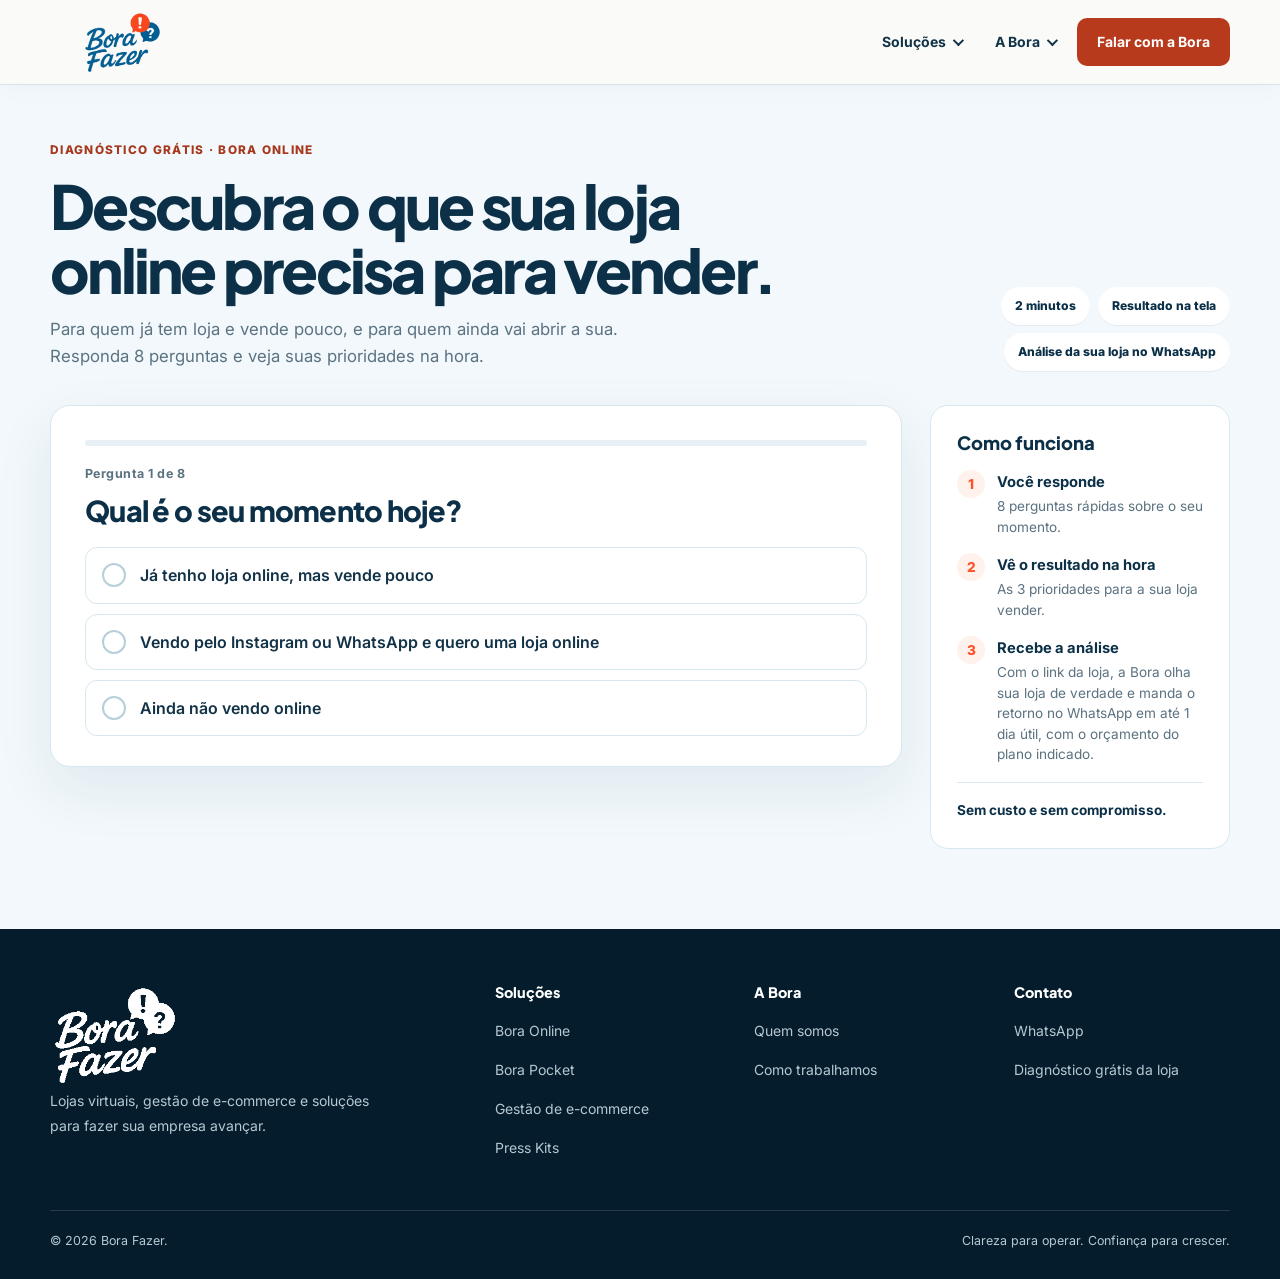
==== commit 8fbd8749: "Home focada na dor do lojista com WhatsApp como unica acao principal; alinha Pocket, Online e Nuvems" ====
--- a/diagnostico/index.html
+++ b/diagnostico/index.html
@@ -25,7 +25,7 @@
 <body data-page-service="diagnostico_loja">
   <noscript><iframe src="https://www.googletagmanager.com/ns.html?id=GTM-T2DK6BD6" height="0" width="0" style="display:none;visibility:hidden"></iframe></noscript>
   <a class="skip-link" href="#conteudo">Ir para o conteúdo</a>
-  <header class="site-header"><div class="container header-inner"><a class="brand" href="/" aria-label="Bora Fazer, início"><img src="/assets/bora-fazer-logo-nav.png" width="146" height="68" alt="Bora Fazer"></a><button class="menu-toggle" data-menu-toggle aria-expanded="false" aria-controls="main-nav" aria-label="Abrir menu"><span></span></button><nav class="nav" id="main-nav" data-nav aria-label="Navegação principal"><div class="nav-group"><button class="nav-trigger" type="button" aria-expanded="false" aria-controls="solutions-menu">Soluções</button><div class="nav-panel" id="solutions-menu"><a href="/bora-pocket"><b>Bora Pocket</b><small>Loja simples no ar em 30 dias</small></a><a href="/bora-online"><b>Bora Online</b><small>Migração e loja completa</small></a><a href="/operacoes-digitais"><b>Gestão de e-commerce</b><small>Acompanhamento da operação</small></a></div></div><a href="/press-kits">Press Kits</a><div class="nav-group"><button class="nav-trigger" type="button" aria-expanded="false" aria-controls="about-menu">A Bora</button><div class="nav-panel" id="about-menu"><a href="/quem-somos"><b>Quem somos</b><small>Experiência aplicada às entregas</small></a><a href="/como-trabalhamos"><b>Como trabalhamos</b><small>Entender, organizar, executar e acompanhar</small></a></div></div><a class="nav-diag" href="/diagnostico/" data-cta-id="nav_diagnostico" data-location="navigation">Diagnóstico grátis</a><a class="nav-cta" href="https://wa.me/5521967171986" data-cta-id="nav_whatsapp" data-location="navigation" target="_blank" rel="noopener">Falar com a Bora</a></nav></div></header>
+  <header class="site-header"><div class="container header-inner"><a class="brand" href="/" aria-label="Bora Fazer, início"><img src="/assets/bora-fazer-logo-nav.png" width="146" height="68" alt="Bora Fazer"></a><button class="menu-toggle" data-menu-toggle aria-expanded="false" aria-controls="main-nav" aria-label="Abrir menu"><span></span></button><nav class="nav" id="main-nav" data-nav aria-label="Navegação principal"><div class="nav-group"><button class="nav-trigger" type="button" aria-expanded="false" aria-controls="solutions-menu">Soluções</button><div class="nav-panel" id="solutions-menu"><a href="/bora-pocket"><b>Bora Pocket</b><small>Loja simples no ar em 30 dias</small></a><a href="/bora-online"><b>Bora Online</b><small>Migração e loja completa</small></a><a href="/operacoes-digitais"><b>Gestão de e-commerce</b><small>Acompanhamento da operação</small></a></div></div><div class="nav-group"><button class="nav-trigger" type="button" aria-expanded="false" aria-controls="about-menu">A Bora</button><div class="nav-panel" id="about-menu"><a href="/quem-somos"><b>Quem somos</b><small>Experiência aplicada às entregas</small></a><a href="/como-trabalhamos"><b>Como trabalhamos</b><small>Entender, organizar, executar e acompanhar</small></a></div></div><a class="nav-cta" href="https://wa.me/5521967171986" data-cta-id="nav_whatsapp" data-location="navigation" target="_blank" rel="noopener">Falar com a Bora</a></nav></div></header>
 
   <main id="conteudo" class="dg-page">
     <section class="dg-hero">
--- a/css/reposition-v2.css
+++ b/css/reposition-v2.css
@@ -28,3 +28,5 @@
 .nav .nav-diag:before{content:"";width:7px;height:7px;border-radius:50%;background:var(--orange)}
 .nav .nav-diag:hover,.nav .nav-diag[aria-current=page]{background:#fff4f0;color:var(--orange)}
 @media(max-width:720px){.nav .nav-diag{justify-content:center;margin-top:6px}}
+
+.v2-text-link{display:inline-block;margin-top:18px;color:#b7c8d2;text-decoration:underline;text-underline-offset:3px;font-size:.95rem}.v2-text-link:hover{color:#fff}.v2-final-actions{align-items:center}
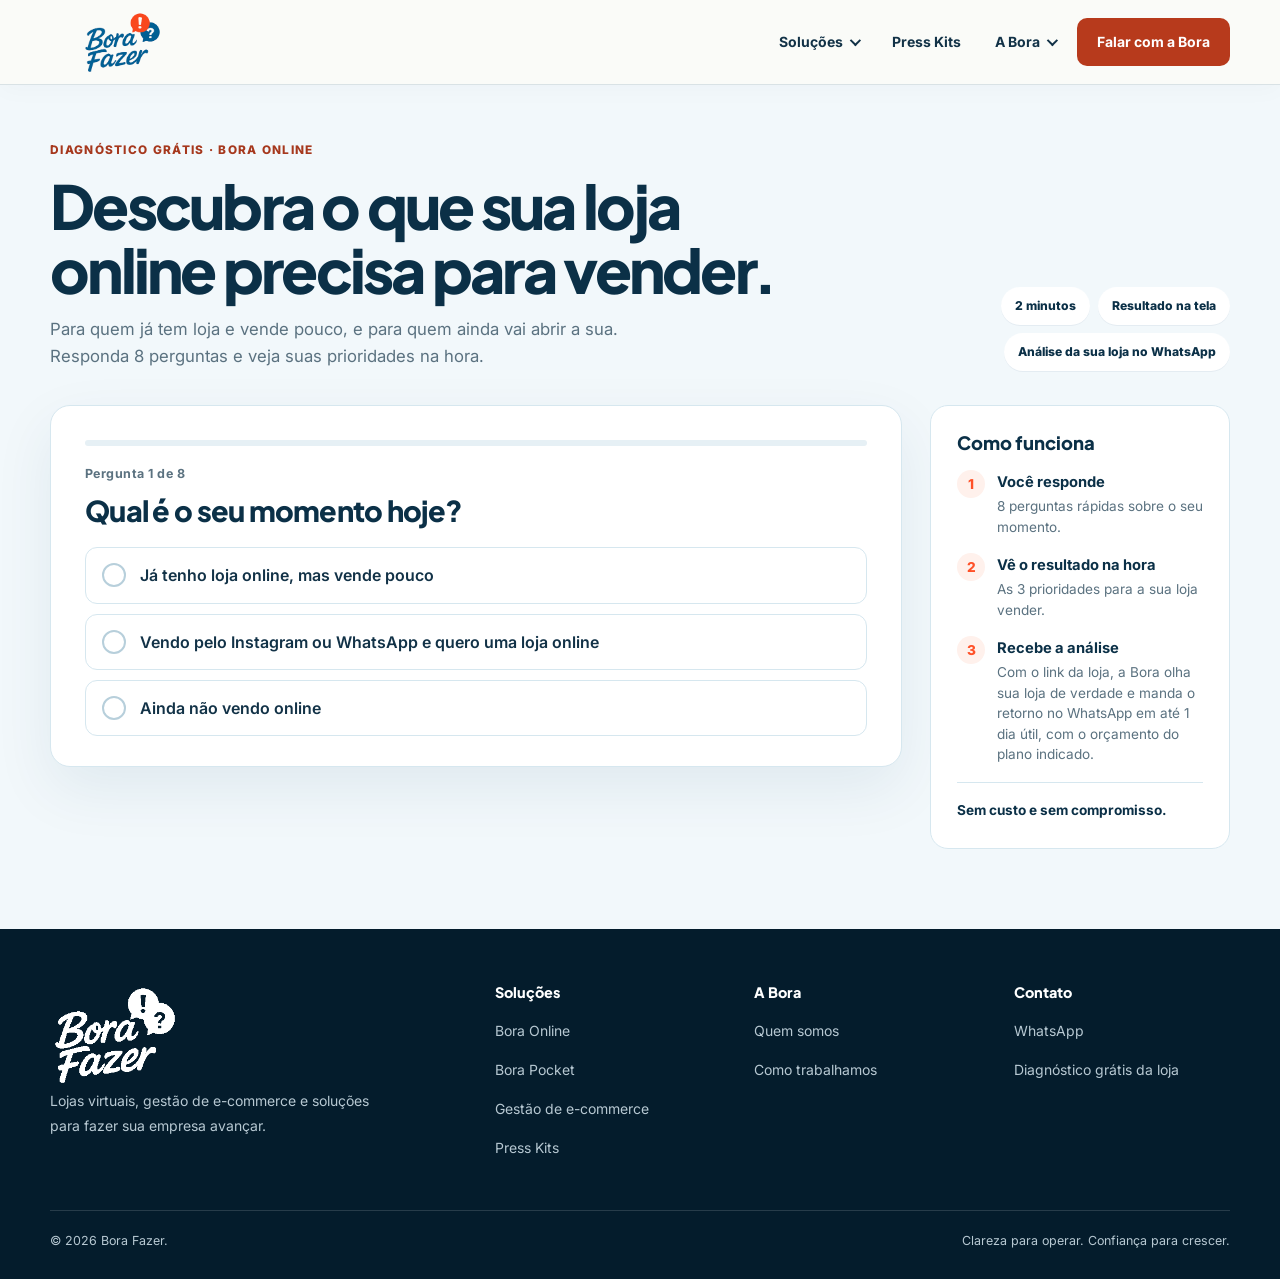
==== commit 2563c73e: "Volta o link Press Kits ao menu principal Co-Authored-By: Claude Sonnet 5.5 <noreply@anthropic.com> " ====
--- a/diagnostico/index.html
+++ b/diagnostico/index.html
@@ -25,7 +25,7 @@
 <body data-page-service="diagnostico_loja">
   <noscript><iframe src="https://www.googletagmanager.com/ns.html?id=GTM-T2DK6BD6" height="0" width="0" style="display:none;visibility:hidden"></iframe></noscript>
   <a class="skip-link" href="#conteudo">Ir para o conteúdo</a>
-  <header class="site-header"><div class="container header-inner"><a class="brand" href="/" aria-label="Bora Fazer, início"><img src="/assets/bora-fazer-logo-nav.png" width="146" height="68" alt="Bora Fazer"></a><button class="menu-toggle" data-menu-toggle aria-expanded="false" aria-controls="main-nav" aria-label="Abrir menu"><span></span></button><nav class="nav" id="main-nav" data-nav aria-label="Navegação principal"><div class="nav-group"><button class="nav-trigger" type="button" aria-expanded="false" aria-controls="solutions-menu">Soluções</button><div class="nav-panel" id="solutions-menu"><a href="/bora-pocket"><b>Bora Pocket</b><small>Loja simples no ar em 30 dias</small></a><a href="/bora-online"><b>Bora Online</b><small>Migração e loja completa</small></a><a href="/operacoes-digitais"><b>Gestão de e-commerce</b><small>Acompanhamento da operação</small></a></div></div><div class="nav-group"><button class="nav-trigger" type="button" aria-expanded="false" aria-controls="about-menu">A Bora</button><div class="nav-panel" id="about-menu"><a href="/quem-somos"><b>Quem somos</b><small>Experiência aplicada às entregas</small></a><a href="/como-trabalhamos"><b>Como trabalhamos</b><small>Entender, organizar, executar e acompanhar</small></a></div></div><a class="nav-cta" href="https://wa.me/5521967171986" data-cta-id="nav_whatsapp" data-location="navigation" target="_blank" rel="noopener">Falar com a Bora</a></nav></div></header>
+  <header class="site-header"><div class="container header-inner"><a class="brand" href="/" aria-label="Bora Fazer, início"><img src="/assets/bora-fazer-logo-nav.png" width="146" height="68" alt="Bora Fazer"></a><button class="menu-toggle" data-menu-toggle aria-expanded="false" aria-controls="main-nav" aria-label="Abrir menu"><span></span></button><nav class="nav" id="main-nav" data-nav aria-label="Navegação principal"><div class="nav-group"><button class="nav-trigger" type="button" aria-expanded="false" aria-controls="solutions-menu">Soluções</button><div class="nav-panel" id="solutions-menu"><a href="/bora-pocket"><b>Bora Pocket</b><small>Loja simples no ar em 30 dias</small></a><a href="/bora-online"><b>Bora Online</b><small>Migração e loja completa</small></a><a href="/operacoes-digitais"><b>Gestão de e-commerce</b><small>Acompanhamento da operação</small></a></div></div><a href="/press-kits">Press Kits</a><div class="nav-group"><button class="nav-trigger" type="button" aria-expanded="false" aria-controls="about-menu">A Bora</button><div class="nav-panel" id="about-menu"><a href="/quem-somos"><b>Quem somos</b><small>Experiência aplicada às entregas</small></a><a href="/como-trabalhamos"><b>Como trabalhamos</b><small>Entender, organizar, executar e acompanhar</small></a></div></div><a class="nav-cta" href="https://wa.me/5521967171986" data-cta-id="nav_whatsapp" data-location="navigation" target="_blank" rel="noopener">Falar com a Bora</a></nav></div></header>
 
   <main id="conteudo" class="dg-page">
     <section class="dg-hero">
